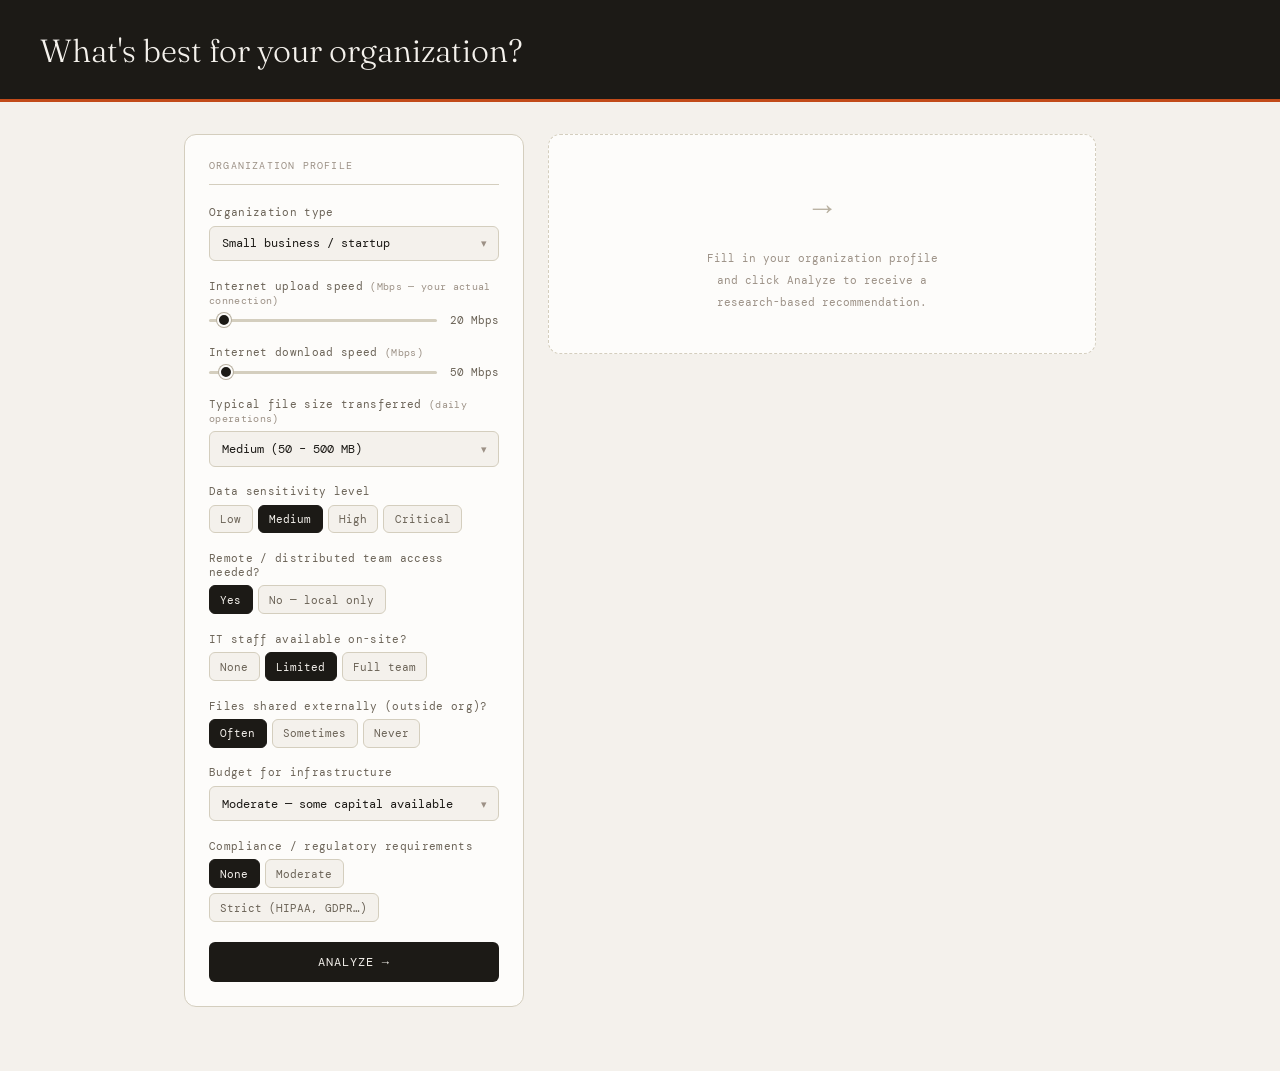
==== prototype 2/index.html @ d26e0046 "Prototype2 SDSS - Storage Decision Support System" ====
<!DOCTYPE html>
<html lang="en">
<head>
  <meta charset="UTF-8">
  <meta name="viewport" content="width=device-width, initial-scale=1.0">
  <title>What's best for your organization?</title>
  <link href="https://fonts.googleapis.com/css2?family=DM+Mono:wght@400;500&family=Fraunces:ital,wght@0,300;0,400;0,600;1,300&display=swap" rel="stylesheet">
  <link rel="stylesheet" href="styles.css">
</head>
<body>

<header>
  <h1>What's best for your organization?</h1>
</header>

<div class="main">

  <!-- LEFT: Input form -->
  <div>
    <div class="panel">
      <div class="panel-title">Organization Profile</div>

      <div class="field">
        <label>Organization type</label>
        <div class="select-wrap">
          <select id="org-type">
            <option value="small">Small business / startup</option>
            <option value="mid">Mid-size organization</option>
            <option value="enterprise">Large enterprise</option>
            <option value="healthcare">Healthcare / clinic</option>
            <option value="academic">Academic / research</option>
            <option value="gov">Government / public sector</option>
          </select>
        </div>
      </div>

      <div class="field">
        <label>Internet upload speed <span>(Mbps — your actual connection)</span></label>
        <div class="slider-row">
          <input type="range" id="upload-speed" min="1" max="500" value="20" step="1">
          <span class="slider-val" id="upload-val">20 Mbps</span>
        </div>
      </div>

      <div class="field">
        <label>Internet download speed <span>(Mbps)</span></label>
        <div class="slider-row">
          <input type="range" id="download-speed" min="1" max="1000" value="50" step="1">
          <span class="slider-val" id="download-val">50 Mbps</span>
        </div>
      </div>

      <div class="field">
        <label>Typical file size transferred <span>(daily operations)</span></label>
        <div class="select-wrap">
          <select id="file-size">
            <option value="small">Small (&lt; 50 MB)</option>
            <option value="medium" selected>Medium (50 – 500 MB)</option>
            <option value="large">Large (500 MB – 5 GB)</option>
            <option value="xlarge">Very large (&gt; 5 GB)</option>
          </select>
        </div>
      </div>

      <div class="field">
        <label>Data sensitivity level</label>
        <div class="toggle-group" id="sensitivity">
          <div class="toggle-opt" data-val="low">Low</div>
          <div class="toggle-opt active" data-val="medium">Medium</div>
          <div class="toggle-opt" data-val="high">High</div>
          <div class="toggle-opt" data-val="critical">Critical</div>
        </div>
      </div>

      <div class="field">
        <label>Remote / distributed team access needed?</label>
        <div class="toggle-group" id="remote-access">
          <div class="toggle-opt active" data-val="yes">Yes</div>
          <div class="toggle-opt" data-val="no">No — local only</div>
        </div>
      </div>

      <div class="field">
        <label>IT staff available on-site?</label>
        <div class="toggle-group" id="it-staff">
          <div class="toggle-opt" data-val="none">None</div>
          <div class="toggle-opt active" data-val="limited">Limited</div>
          <div class="toggle-opt" data-val="full">Full team</div>
        </div>
      </div>

      <div class="field">
        <label>Files shared externally (outside org)?</label>
        <div class="toggle-group" id="external-share">
          <div class="toggle-opt active" data-val="often">Often</div>
          <div class="toggle-opt" data-val="sometimes">Sometimes</div>
          <div class="toggle-opt" data-val="never">Never</div>
        </div>
      </div>

      <div class="field">
        <label>Budget for infrastructure</label>
        <div class="select-wrap">
          <select id="budget">
            <option value="minimal">Minimal — prefer low upfront cost</option>
            <option value="moderate" selected>Moderate — some capital available</option>
            <option value="high">High — willing to invest</option>
          </select>
        </div>
      </div>

      <div class="field">
        <label>Compliance / regulatory requirements</label>
        <div class="toggle-group" id="compliance">
          <div class="toggle-opt active" data-val="none">None</div>
          <div class="toggle-opt" data-val="moderate">Moderate</div>
          <div class="toggle-opt" data-val="strict">Strict (HIPAA, GDPR…)</div>
        </div>
      </div>

      <button class="btn-analyze" onclick="analyze()">ANALYZE →</button>
    </div>
  </div>

  <!-- RIGHT: Results -->
  <div class="result-col">
    <div class="placeholder-panel" id="placeholder">
      <span class="big">→</span>
      Fill in your organization profile<br>and click Analyze to receive a<br>research-based recommendation.
    </div>

    <div class="result-panel" id="result-panel">

      <!-- Recommendation header -->
      <div class="result-header">
        <div class="rec-label">Recommendation</div>
        <div id="result-badge" class="result-badge"></div>
        <div id="result-summary" class="result-summary"></div>
      </div>

      <!-- Score bars -->
      <div class="score-grid" id="score-grid"></div>

      <!-- Privacy & Security findings table -->
      <div class="sec-section">
        <div class="sec-title">Privacy &amp; Security Test Results — Research Findings (Aledon et al., 2026)</div>
        <div class="sec-grid">
          <div class="sec-row header-row">
            <span>Security criterion</span>
            <span>Cloud (G-Drive)</span>
            <span>On-Premise</span>
          </div>
          <div class="sec-row">
            <div class="sec-criterion">Authentication required</div>
            <div class="sec-pill pill-pass">✓ Yes</div>
            <div class="sec-pill pill-pass">✓ Yes</div>
          </div>
          <div class="sec-row">
            <div class="sec-criterion">Incorrect credentials blocked</div>
            <div class="sec-pill pill-pass">✓ Yes</div>
            <div class="sec-pill pill-pass">✓ Yes</div>
          </div>
          <div class="sec-row">
            <div class="sec-criterion">Unauthorized access blocked</div>
            <div class="sec-pill pill-pass">✓ Yes</div>
            <div class="sec-pill pill-pass">✓ Yes</div>
          </div>
          <div class="sec-row">
            <div class="sec-criterion">Access control enforcement</div>
            <div class="sec-pill pill-pass">✓ Enforced</div>
            <div class="sec-pill pill-pass">✓ Enforced</div>
          </div>
          <div class="sec-row">
            <div class="sec-criterion">Permission changes applied</div>
            <div class="sec-pill pill-pass">✓ Yes</div>
            <div class="sec-pill pill-pass">✓ Yes</div>
          </div>
          <div class="sec-row">
            <div class="sec-criterion">Access blocked after revocation</div>
            <div class="sec-pill pill-pass">✓ Yes</div>
            <div class="sec-pill pill-pass">✓ Yes</div>
          </div>
          <div class="sec-row">
            <div class="sec-criterion">Delay before revocation applied</div>
            <div class="sec-pill pill-warn">⚠ Yes — delay</div>
            <div class="sec-pill pill-pass">✓ Instant</div>
          </div>
          <div class="sec-row">
            <div class="sec-criterion">Publicly accessible via link</div>
            <div class="sec-pill pill-fail">✗ Possible</div>
            <div class="sec-pill pill-pass">✓ No</div>
          </div>
          <div class="sec-row">
            <div class="sec-criterion">Login bypass possible</div>
            <div class="sec-pill pill-pass">✓ No</div>
            <div class="sec-pill pill-pass">✓ No</div>
          </div>
          <div class="sec-row">
            <div class="sec-criterion">Deleted file recovery</div>
            <div class="sec-pill pill-fail">✗ Failed</div>
            <div class="sec-pill pill-pass">✓ Successful</div>
          </div>
        </div>
        <div class="sec-note" id="sec-note-text"></div>
      </div>

      <!-- Privacy risk analysis -->
      <div class="risk-section">
        <div class="risk-title">Privacy Risk Analysis — Based on Your Profile</div>
        <div id="risk-list"></div>
      </div>

      <!-- General operational findings -->
      <div class="findings-list">
        <div class="f-title">Operational findings for your profile</div>
        <div id="findings-list"></div>
      </div>

      <div class="ref-note" id="ref-note"></div>
    </div>
  </div>

</div>

<script src="script.js"></script>
</body>
</html>
---- prototype 2/styles.css ----
/* ============================================================
   Storage Decision Support System — Stylesheet
   Aledon, Ballares & Ronde (2026) · USJ-R Research Prototype
   ============================================================ */

/* ── Reset & variables ────────────────────────────────────── */
*, *::before, *::after {
  box-sizing: border-box;
  margin: 0;
  padding: 0;
}

:root {
  --bg:           #F4F1EC;
  --surface:      #FDFCFA;
  --surface-alt:  #EDE9E0;
  --border:       #D4CEBE;
  --border-strong:#B8B0A0;
  --text:         #1C1A16;
  --text-muted:   #6B6357;
  --text-faint:   #9C9186;

  /* Cloud palette */
  --cloud:        #1A5C8A;
  --cloud-light:  #E3EFF8;
  --cloud-mid:    #5A9DC5;

  /* On-premise palette */
  --onprem:       #2A6B3C;
  --onprem-light: #E0F0E5;
  --onprem-mid:   #5A9E6C;

  /* Hybrid palette */
  --hybrid:       #7A4F1A;
  --hybrid-light: #F5EBD8;
  --hybrid-mid:   #C49050;

  /* Status colours */
  --accent:       #C24B1A;
  --pass:         #2A6B3C;
  --pass-light:   #E0F0E5;
  --fail:         #8A2010;
  --fail-light:   #FAE8E3;
  --warn:         #7A4F1A;
  --warn-light:   #F5EBD8;

  --radius:       6px;
  --radius-lg:    12px;
}

/* ── Base ─────────────────────────────────────────────────── */
body {
  font-family: 'DM Mono', monospace;
  background: var(--bg);
  color: var(--text);
  min-height: 100vh;
}

/* ── Header ───────────────────────────────────────────────── */
header {
  background: var(--text);
  color: var(--bg);
  padding: 2rem 2.5rem 1.5rem;
  border-bottom: 3px solid var(--accent);
}

header .label {
  font-size: 10px;
  letter-spacing: 0.15em;
  text-transform: uppercase;
  color: #9C9186;
  margin-bottom: 0.4rem;
}

header h1 {
  font-family: 'Fraunces', serif;
  font-weight: 300;
  font-size: clamp(1.4rem, 3vw, 2rem);
  line-height: 1.2;
  margin-bottom: 0.3rem;
}

header p {
  font-size: 11px;
  color: #9C9186;
  line-height: 1.6;
}

/* ── Main layout ──────────────────────────────────────────── */
.main {
  max-width: 960px;
  margin: 0 auto;
  padding: 2rem 1.5rem 4rem;
  display: grid;
  grid-template-columns: 340px 1fr;
  gap: 1.5rem;
  align-items: start;
}

@media (max-width: 700px) {
  .main {
    grid-template-columns: 1fr;
  }
}

/* ── Panel ────────────────────────────────────────────────── */
.panel {
  background: var(--surface);
  border: 1px solid var(--border);
  border-radius: var(--radius-lg);
  padding: 1.5rem;
}

.panel-title {
  font-size: 10px;
  letter-spacing: 0.12em;
  text-transform: uppercase;
  color: var(--text-faint);
  margin-bottom: 1.25rem;
  padding-bottom: 0.75rem;
  border-bottom: 1px solid var(--border);
}

/* ── Form fields ──────────────────────────────────────────── */
.field {
  margin-bottom: 1.1rem;
}

.field label {
  display: block;
  font-size: 11px;
  color: var(--text-muted);
  margin-bottom: 0.4rem;
  letter-spacing: 0.03em;
}

.field label span {
  color: var(--text-faint);
  font-size: 10px;
}

select {
  width: 100%;
  background: var(--bg);
  border: 1px solid var(--border);
  border-radius: var(--radius);
  padding: 0.55rem 0.75rem;
  font-family: 'DM Mono', monospace;
  font-size: 12px;
  color: var(--text);
  appearance: none;
  -webkit-appearance: none;
  outline: none;
  transition: border-color 0.15s;
}

select:focus {
  border-color: var(--border-strong);
}

.select-wrap {
  position: relative;
}

.select-wrap::after {
  content: '▾';
  position: absolute;
  right: 0.75rem;
  top: 50%;
  transform: translateY(-50%);
  pointer-events: none;
  font-size: 11px;
  color: var(--text-faint);
}

/* ── Sliders ──────────────────────────────────────────────── */
.slider-row {
  display: flex;
  align-items: center;
  gap: 0.75rem;
}

.slider-row input[type="range"] {
  flex: 1;
  -webkit-appearance: none;
  appearance: none;
  height: 3px;
  background: var(--border);
  border-radius: 2px;
  outline: none;
  border: none;
  padding: 0;
}

.slider-row input[type="range"]::-webkit-slider-thumb {
  -webkit-appearance: none;
  width: 14px;
  height: 14px;
  border-radius: 50%;
  background: var(--text);
  cursor: pointer;
  border: 2px solid var(--surface);
  box-shadow: 0 0 0 1px var(--border-strong);
}

.slider-val {
  font-size: 11px;
  min-width: 50px;
  text-align: right;
  color: var(--text-muted);
}

/* ── Toggle buttons ───────────────────────────────────────── */
.toggle-group {
  display: flex;
  flex-wrap: wrap;
  gap: 5px;
}

.toggle-opt {
  background: var(--bg);
  border: 1px solid var(--border);
  border-radius: var(--radius);
  padding: 0.4rem 0.65rem;
  font-size: 11px;
  cursor: pointer;
  color: var(--text-muted);
  transition: all 0.15s;
  user-select: none;
  white-space: nowrap;
}

.toggle-opt.active {
  background: var(--text);
  border-color: var(--text);
  color: var(--bg);
}

/* ── Analyze button ───────────────────────────────────────── */
.btn-analyze {
  display: block;
  width: 100%;
  margin-top: 1.25rem;
  padding: 0.75rem;
  background: var(--text);
  color: var(--bg);
  border: none;
  border-radius: var(--radius);
  font-family: 'DM Mono', monospace;
  font-size: 12px;
  letter-spacing: 0.08em;
  cursor: pointer;
  transition: opacity 0.15s;
}

.btn-analyze:hover {
  opacity: 0.85;
}

/* ── Result column ────────────────────────────────────────── */
.result-col {
  display: flex;
  flex-direction: column;
  gap: 1rem;
}

.result-panel {
  background: var(--surface);
  border: 1px solid var(--border);
  border-radius: var(--radius-lg);
  overflow: hidden;
  display: none;
}

.result-panel.show {
  display: block;
}

/* ── Result header ────────────────────────────────────────── */
.result-header {
  padding: 1.25rem 1.5rem 1rem;
  border-bottom: 1px solid var(--border);
}

.rec-label {
  font-size: 10px;
  letter-spacing: 0.12em;
  text-transform: uppercase;
  color: var(--text-faint);
  margin-bottom: 0.5rem;
}

.result-badge {
  display: inline-flex;
  align-items: center;
  gap: 8px;
  padding: 0.45rem 0.9rem;
  border-radius: 100px;
  font-size: 12px;
  font-weight: 500;
  letter-spacing: 0.04em;
  margin-bottom: 0.6rem;
}

.badge-cloud  { background: var(--cloud-light);  color: var(--cloud);  }
.badge-onprem { background: var(--onprem-light); color: var(--onprem); }
.badge-hybrid { background: var(--hybrid-light); color: var(--hybrid); }

.result-summary {
  font-size: 12px;
  color: var(--text-muted);
  line-height: 1.7;
}

/* ── Score grid ───────────────────────────────────────────── */
.score-grid {
  padding: 1rem 1.5rem;
  display: grid;
  grid-template-columns: 1fr 1fr;
  gap: 8px;
  border-bottom: 1px solid var(--border);
}

.score-item {
  background: var(--surface-alt);
  border-radius: var(--radius);
  padding: 0.65rem 0.75rem;
}

.score-item .s-label {
  font-size: 10px;
  color: var(--text-faint);
  margin-bottom: 6px;
  letter-spacing: 0.04em;
}

.bar-pair {
  display: flex;
  flex-direction: column;
  gap: 4px;
  margin-bottom: 4px;
}

.bar-row {
  display: flex;
  align-items: center;
  gap: 6px;
}

.bar-tag {
  font-size: 9px;
  color: var(--text-faint);
  width: 40px;
  flex-shrink: 0;
}

.bar-track {
  flex: 1;
  height: 4px;
  background: var(--border);
  border-radius: 2px;
}

.bar-fill {
  height: 4px;
  border-radius: 2px;
  transition: width 0.6s ease;
}

.bar-num {
  font-size: 9px;
  color: var(--text-faint);
  width: 24px;
  text-align: right;
}

.score-verdict {
  font-size: 10px;
  color: var(--text-faint);
  margin-top: 2px;
}

/* ── Security findings table ──────────────────────────────── */
.sec-section {
  padding: 1rem 1.5rem;
  border-bottom: 1px solid var(--border);
}

.sec-section .sec-title {
  font-size: 10px;
  letter-spacing: 0.12em;
  text-transform: uppercase;
  color: var(--text-faint);
  margin-bottom: 0.9rem;
}

.sec-grid {
  display: flex;
  flex-direction: column;
  gap: 6px;
}

.sec-row {
  display: grid;
  grid-template-columns: 1fr 90px 90px;
  gap: 6px;
  align-items: center;
}

.sec-row.header-row {
  margin-bottom: 2px;
}

.sec-row.header-row span {
  font-size: 9px;
  letter-spacing: 0.08em;
  text-transform: uppercase;
  color: var(--text-faint);
  text-align: center;
}

.sec-row.header-row span:first-child {
  text-align: left;
}

.sec-criterion {
  font-size: 11px;
  color: var(--text-muted);
  line-height: 1.4;
}

.sec-pill {
  font-size: 10px;
  padding: 3px 8px;
  border-radius: 100px;
  text-align: center;
  font-weight: 500;
}

.pill-pass { background: var(--pass-light); color: var(--pass); }
.pill-fail { background: var(--fail-light); color: var(--fail); }
.pill-warn { background: var(--warn-light); color: var(--warn); }

.sec-note {
  margin-top: 0.75rem;
  font-size: 10px;
  color: var(--text-faint);
  line-height: 1.6;
  padding: 0.6rem 0.75rem;
  background: var(--surface-alt);
  border-radius: var(--radius);
  border-left: 2px solid var(--border-strong);
}

/* ── Privacy risk analysis ────────────────────────────────── */
.risk-section {
  padding: 1rem 1.5rem;
  border-bottom: 1px solid var(--border);
}

.risk-section .risk-title {
  font-size: 10px;
  letter-spacing: 0.12em;
  text-transform: uppercase;
  color: var(--text-faint);
  margin-bottom: 0.75rem;
}

.risk-item {
  display: flex;
  gap: 10px;
  margin-bottom: 0.6rem;
  font-size: 11px;
  line-height: 1.6;
  color: var(--text-muted);
}

.risk-dot {
  flex-shrink: 0;
  width: 16px;
  height: 16px;
  border-radius: 50%;
  display: flex;
  align-items: center;
  justify-content: center;
  font-size: 9px;
  margin-top: 1px;
  font-weight: 500;
}

.rd-high { background: var(--fail-light); color: var(--fail); }
.rd-med  { background: var(--warn-light); color: var(--warn); }
.rd-low  { background: var(--pass-light); color: var(--pass); }

/* ── Operational findings ─────────────────────────────────── */
.findings-list {
  padding: 1rem 1.5rem;
  border-bottom: 1px solid var(--border);
}

.findings-list .f-title {
  font-size: 10px;
  letter-spacing: 0.12em;
  text-transform: uppercase;
  color: var(--text-faint);
  margin-bottom: 0.75rem;
}

.finding-item {
  display: flex;
  gap: 10px;
  margin-bottom: 0.6rem;
  font-size: 11px;
  line-height: 1.6;
  color: var(--text-muted);
}

.finding-icon {
  flex-shrink: 0;
  width: 16px;
  height: 16px;
  border-radius: 50%;
  display: flex;
  align-items: center;
  justify-content: center;
  font-size: 9px;
  margin-top: 1px;
  font-weight: 500;
}

.fi-pro  { background: var(--pass-light); color: var(--pass); }
.fi-con  { background: var(--fail-light); color: var(--fail); }
.fi-note { background: var(--warn-light); color: var(--warn); }

/* ── Reference note ───────────────────────────────────────── */
.ref-note {
  padding: 0.75rem 1.5rem;
  font-size: 10px;
  color: var(--text-faint);
  line-height: 1.6;
}

/* ── Placeholder panel ────────────────────────────────────── */
.placeholder-panel {
  background: var(--surface);
  border: 1px dashed var(--border);
  border-radius: var(--radius-lg);
  padding: 2.5rem 1.5rem;
  text-align: center;
  color: var(--text-faint);
  font-size: 11px;
  line-height: 2;
}

.placeholder-panel .big {
  font-family: 'Fraunces', serif;
  font-size: 2rem;
  font-weight: 300;
  color: var(--border-strong);
  display: block;
  margin-bottom: 0.5rem;
}
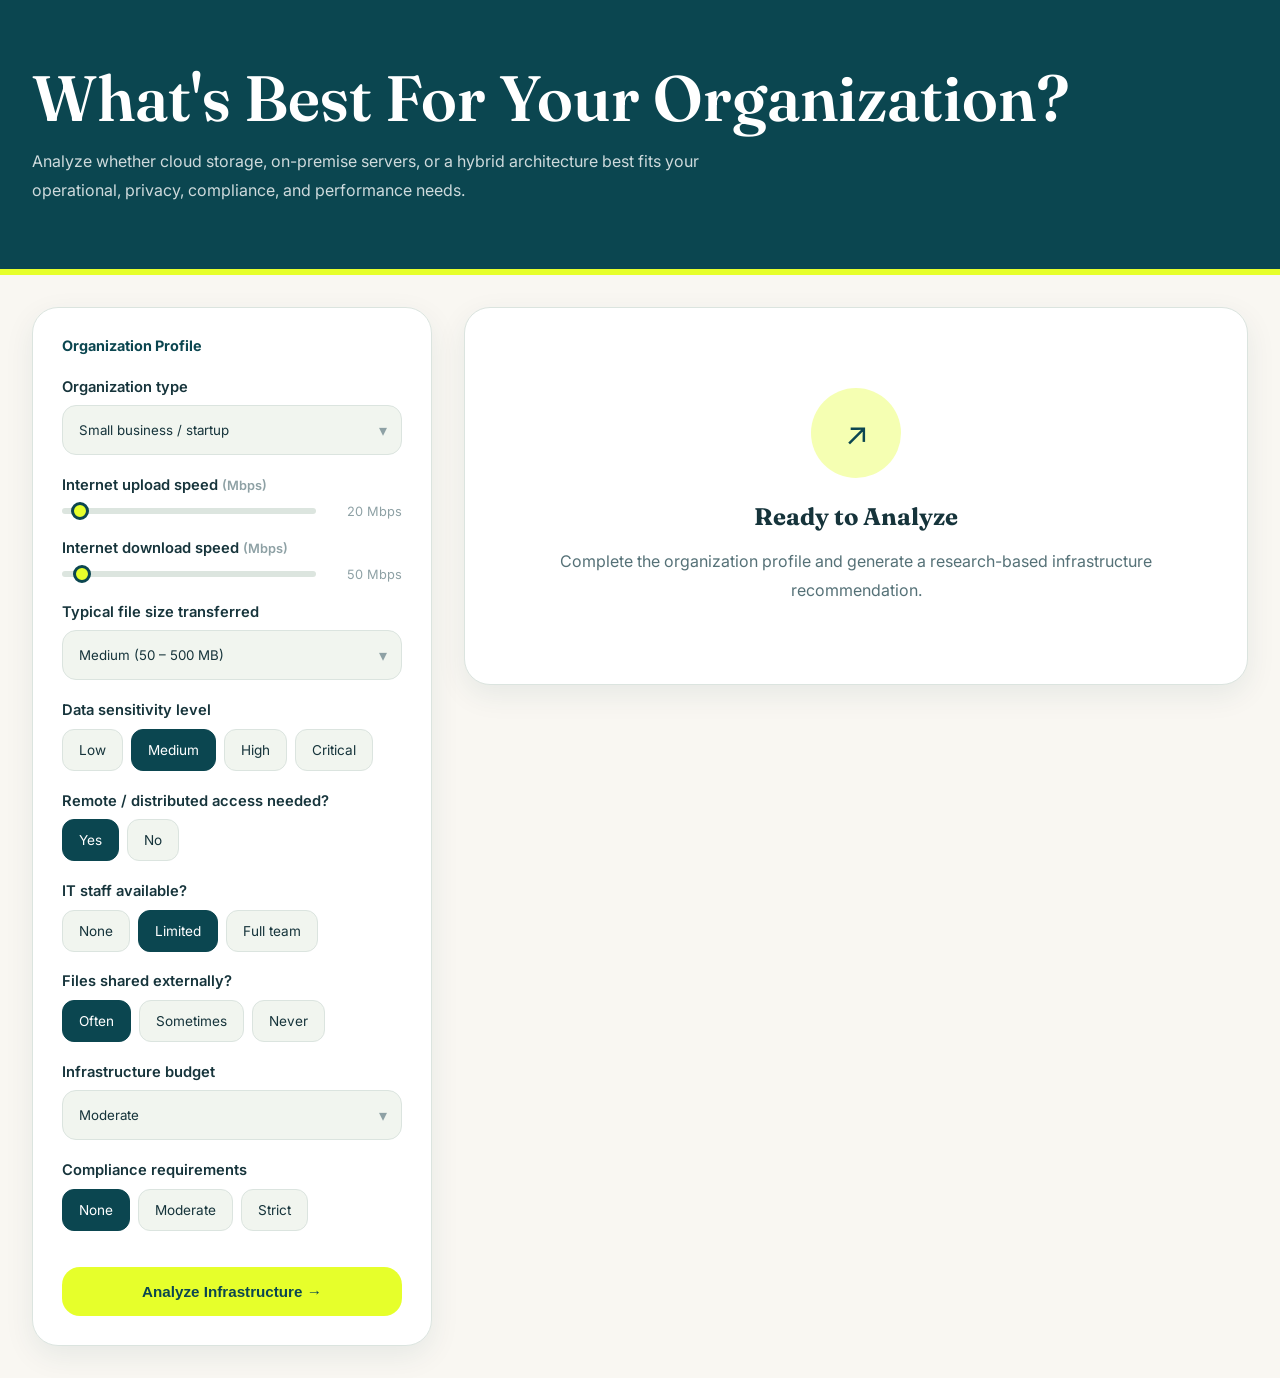
==== commit 93e9a14b: "Changes made v1" ====
--- a/prototype 2/index.html
+++ b/prototype 2/index.html
@@ -1,227 +1,272 @@
 <!DOCTYPE html>
 <html lang="en">
 <head>
-  <meta charset="UTF-8">
-  <meta name="viewport" content="width=device-width, initial-scale=1.0">
-  <title>What's best for your organization?</title>
-  <link href="https://fonts.googleapis.com/css2?family=DM+Mono:wght@400;500&family=Fraunces:ital,wght@0,300;0,400;0,600;1,300&display=swap" rel="stylesheet">
-  <link rel="stylesheet" href="styles.css">
+  <meta charset="UTF-8" />
+  <meta name="viewport" content="width=device-width, initial-scale=1.0" />
+
+  <title>Storage Decision Support System</title>
+
+  <link href="https://fonts.googleapis.com/css2?family=Fraunces:wght@300;400;600&family=Inter:wght@400;500;600;700&display=swap" rel="stylesheet">
+
+  <link rel="stylesheet" href="styles.css" />
 </head>
 <body>
 
-<header>
-  <h1>What's best for your organization?</h1>
-</header>
-
-<div class="main">
-
-  <!-- LEFT: Input form -->
-  <div>
-    <div class="panel">
-      <div class="panel-title">Organization Profile</div>
-
-      <div class="field">
-        <label>Organization type</label>
-        <div class="select-wrap">
-          <select id="org-type">
-            <option value="small">Small business / startup</option>
-            <option value="mid">Mid-size organization</option>
-            <option value="enterprise">Large enterprise</option>
-            <option value="healthcare">Healthcare / clinic</option>
-            <option value="academic">Academic / research</option>
-            <option value="gov">Government / public sector</option>
-          </select>
-        </div>
+  <header>
+    <div class="header-content">
+      <h1>
+        What's Best For Your Organization?
+      </h1>
+
+      <p>
+        Analyze whether cloud storage, on-premise servers,
+        or a hybrid architecture best fits your operational,
+        privacy, compliance, and performance needs.
+      </p>
+    </div>
+  </header>
+
+  <main class="main">
+
+    <!-- LEFT SIDE -->
+    <aside class="left-col">
+      <div class="panel">
+
+        <div class="panel-title">
+          Organization Profile
+        </div>
+
+        <!-- Organization -->
+        <div class="field">
+          <label>Organization type</label>
+
+          <div class="select-wrap">
+            <select id="org-type">
+              <option value="small">Small business / startup</option>
+              <option value="mid">Mid-size organization</option>
+              <option value="enterprise">Large enterprise</option>
+              <option value="healthcare">Healthcare / clinic</option>
+              <option value="academic">Academic / research</option>
+              <option value="gov">Government / public sector</option>
+            </select>
+          </div>
+        </div>
+
+        <!-- Upload -->
+        <div class="field">
+          <label>
+            Internet upload speed
+            <span>(Mbps)</span>
+          </label>
+
+          <div class="slider-row">
+            <input
+              type="range"
+              id="upload-speed"
+              min="1"
+              max="500"
+              value="20"
+            />
+
+            <span class="slider-val" id="upload-val">
+              20 Mbps
+            </span>
+          </div>
+        </div>
+
+        <!-- Download -->
+        <div class="field">
+          <label>
+            Internet download speed
+            <span>(Mbps)</span>
+          </label>
+
+          <div class="slider-row">
+            <input
+              type="range"
+              id="download-speed"
+              min="1"
+              max="1000"
+              value="50"
+            />
+
+            <span class="slider-val" id="download-val">
+              50 Mbps
+            </span>
+          </div>
+        </div>
+
+        <!-- File Size -->
+        <div class="field">
+          <label>Typical file size transferred</label>
+
+          <div class="select-wrap">
+            <select id="file-size">
+              <option value="small">Small (&lt; 50 MB)</option>
+              <option value="medium" selected>Medium (50 – 500 MB)</option>
+              <option value="large">Large (500 MB – 5 GB)</option>
+              <option value="xlarge">Very large (&gt; 5 GB)</option>
+            </select>
+          </div>
+        </div>
+
+        <!-- Sensitivity -->
+        <div class="field">
+          <label>Data sensitivity level</label>
+
+          <div class="toggle-group" id="sensitivity">
+            <div class="toggle-opt" data-val="low">Low</div>
+            <div class="toggle-opt active" data-val="medium">Medium</div>
+            <div class="toggle-opt" data-val="high">High</div>
+            <div class="toggle-opt" data-val="critical">Critical</div>
+          </div>
+        </div>
+
+        <!-- Remote -->
+        <div class="field">
+          <label>Remote / distributed access needed?</label>
+
+          <div class="toggle-group" id="remote-access">
+            <div class="toggle-opt active" data-val="yes">Yes</div>
+            <div class="toggle-opt" data-val="no">No</div>
+          </div>
+        </div>
+
+        <!-- IT Staff -->
+        <div class="field">
+          <label>IT staff available?</label>
+
+          <div class="toggle-group" id="it-staff">
+            <div class="toggle-opt" data-val="none">None</div>
+            <div class="toggle-opt active" data-val="limited">Limited</div>
+            <div class="toggle-opt" data-val="full">Full team</div>
+          </div>
+        </div>
+
+        <!-- External -->
+        <div class="field">
+          <label>Files shared externally?</label>
+
+          <div class="toggle-group" id="external-share">
+            <div class="toggle-opt active" data-val="often">Often</div>
+            <div class="toggle-opt" data-val="sometimes">Sometimes</div>
+            <div class="toggle-opt" data-val="never">Never</div>
+          </div>
+        </div>
+
+        <!-- Budget -->
+        <div class="field">
+          <label>Infrastructure budget</label>
+
+          <div class="select-wrap">
+            <select id="budget">
+              <option value="minimal">Minimal</option>
+              <option value="moderate" selected>Moderate</option>
+              <option value="high">High</option>
+            </select>
+          </div>
+        </div>
+
+        <!-- Compliance -->
+        <div class="field">
+          <label>Compliance requirements</label>
+
+          <div class="toggle-group" id="compliance">
+            <div class="toggle-opt active" data-val="none">None</div>
+            <div class="toggle-opt" data-val="moderate">Moderate</div>
+            <div class="toggle-opt" data-val="strict">Strict</div>
+          </div>
+        </div>
+
+        <button class="btn-analyze" onclick="analyze()">
+          Analyze Infrastructure →
+        </button>
+
       </div>
-
-      <div class="field">
-        <label>Internet upload speed <span>(Mbps — your actual connection)</span></label>
-        <div class="slider-row">
-          <input type="range" id="upload-speed" min="1" max="500" value="20" step="1">
-          <span class="slider-val" id="upload-val">20 Mbps</span>
-        </div>
+    </aside>
+
+    <!-- RIGHT SIDE -->
+    <section class="result-col">
+
+      <!-- Placeholder -->
+      <div class="placeholder-panel" id="placeholder">
+
+        <div class="placeholder-icon">
+          ↗
+        </div>
+
+        <h2>
+          Ready to Analyze
+        </h2>
+
+        <p>
+          Complete the organization profile and generate a
+          research-based infrastructure recommendation.
+        </p>
+
       </div>
 
-      <div class="field">
-        <label>Internet download speed <span>(Mbps)</span></label>
-        <div class="slider-row">
-          <input type="range" id="download-speed" min="1" max="1000" value="50" step="1">
-          <span class="slider-val" id="download-val">50 Mbps</span>
-        </div>
+      <!-- Results -->
+      <div class="result-panel" id="result-panel">
+
+        <!-- Recommendation -->
+        <div class="result-header">
+
+          <div class="rec-label">
+            Recommendation
+          </div>
+
+          <div id="result-badge" class="result-badge"></div>
+
+          <div id="result-summary" class="result-summary"></div>
+
+        </div>
+
+        <!-- Score Grid -->
+        <div class="score-grid" id="score-grid"></div>
+
+        <!-- Security -->
+        <div class="card-section">
+
+          <div class="section-title">
+            Privacy & Security Findings
+          </div>
+
+          <div class="sec-note" id="sec-note-text"></div>
+
+        </div>
+
+        <!-- Risks -->
+        <div class="card-section">
+
+          <div class="section-title">
+            Privacy Risk Analysis
+          </div>
+
+          <div id="risk-list"></div>
+
+        </div>
+
+        <!-- Findings -->
+        <div class="card-section">
+
+          <div class="section-title">
+            Operational Findings
+          </div>
+
+          <div id="findings-list"></div>
+
+        </div>
+
+        <!-- References -->
+        <div class="ref-note" id="ref-note"></div>
+
       </div>
 
-      <div class="field">
-        <label>Typical file size transferred <span>(daily operations)</span></label>
-        <div class="select-wrap">
-          <select id="file-size">
-            <option value="small">Small (&lt; 50 MB)</option>
-            <option value="medium" selected>Medium (50 – 500 MB)</option>
-            <option value="large">Large (500 MB – 5 GB)</option>
-            <option value="xlarge">Very large (&gt; 5 GB)</option>
-          </select>
-        </div>
-      </div>
-
-      <div class="field">
-        <label>Data sensitivity level</label>
-        <div class="toggle-group" id="sensitivity">
-          <div class="toggle-opt" data-val="low">Low</div>
-          <div class="toggle-opt active" data-val="medium">Medium</div>
-          <div class="toggle-opt" data-val="high">High</div>
-          <div class="toggle-opt" data-val="critical">Critical</div>
-        </div>
-      </div>
-
-      <div class="field">
-        <label>Remote / distributed team access needed?</label>
-        <div class="toggle-group" id="remote-access">
-          <div class="toggle-opt active" data-val="yes">Yes</div>
-          <div class="toggle-opt" data-val="no">No — local only</div>
-        </div>
-      </div>
-
-      <div class="field">
-        <label>IT staff available on-site?</label>
-        <div class="toggle-group" id="it-staff">
-          <div class="toggle-opt" data-val="none">None</div>
-          <div class="toggle-opt active" data-val="limited">Limited</div>
-          <div class="toggle-opt" data-val="full">Full team</div>
-        </div>
-      </div>
-
-      <div class="field">
-        <label>Files shared externally (outside org)?</label>
-        <div class="toggle-group" id="external-share">
-          <div class="toggle-opt active" data-val="often">Often</div>
-          <div class="toggle-opt" data-val="sometimes">Sometimes</div>
-          <div class="toggle-opt" data-val="never">Never</div>
-        </div>
-      </div>
-
-      <div class="field">
-        <label>Budget for infrastructure</label>
-        <div class="select-wrap">
-          <select id="budget">
-            <option value="minimal">Minimal — prefer low upfront cost</option>
-            <option value="moderate" selected>Moderate — some capital available</option>
-            <option value="high">High — willing to invest</option>
-          </select>
-        </div>
-      </div>
-
-      <div class="field">
-        <label>Compliance / regulatory requirements</label>
-        <div class="toggle-group" id="compliance">
-          <div class="toggle-opt active" data-val="none">None</div>
-          <div class="toggle-opt" data-val="moderate">Moderate</div>
-          <div class="toggle-opt" data-val="strict">Strict (HIPAA, GDPR…)</div>
-        </div>
-      </div>
-
-      <button class="btn-analyze" onclick="analyze()">ANALYZE →</button>
-    </div>
-  </div>
-
-  <!-- RIGHT: Results -->
-  <div class="result-col">
-    <div class="placeholder-panel" id="placeholder">
-      <span class="big">→</span>
-      Fill in your organization profile<br>and click Analyze to receive a<br>research-based recommendation.
-    </div>
-
-    <div class="result-panel" id="result-panel">
-
-      <!-- Recommendation header -->
-      <div class="result-header">
-        <div class="rec-label">Recommendation</div>
-        <div id="result-badge" class="result-badge"></div>
-        <div id="result-summary" class="result-summary"></div>
-      </div>
-
-      <!-- Score bars -->
-      <div class="score-grid" id="score-grid"></div>
-
-      <!-- Privacy & Security findings table -->
-      <div class="sec-section">
-        <div class="sec-title">Privacy &amp; Security Test Results — Research Findings (Aledon et al., 2026)</div>
-        <div class="sec-grid">
-          <div class="sec-row header-row">
-            <span>Security criterion</span>
-            <span>Cloud (G-Drive)</span>
-            <span>On-Premise</span>
-          </div>
-          <div class="sec-row">
-            <div class="sec-criterion">Authentication required</div>
-            <div class="sec-pill pill-pass">✓ Yes</div>
-            <div class="sec-pill pill-pass">✓ Yes</div>
-          </div>
-          <div class="sec-row">
-            <div class="sec-criterion">Incorrect credentials blocked</div>
-            <div class="sec-pill pill-pass">✓ Yes</div>
-            <div class="sec-pill pill-pass">✓ Yes</div>
-          </div>
-          <div class="sec-row">
-            <div class="sec-criterion">Unauthorized access blocked</div>
-            <div class="sec-pill pill-pass">✓ Yes</div>
-            <div class="sec-pill pill-pass">✓ Yes</div>
-          </div>
-          <div class="sec-row">
-            <div class="sec-criterion">Access control enforcement</div>
-            <div class="sec-pill pill-pass">✓ Enforced</div>
-            <div class="sec-pill pill-pass">✓ Enforced</div>
-          </div>
-          <div class="sec-row">
-            <div class="sec-criterion">Permission changes applied</div>
-            <div class="sec-pill pill-pass">✓ Yes</div>
-            <div class="sec-pill pill-pass">✓ Yes</div>
-          </div>
-          <div class="sec-row">
-            <div class="sec-criterion">Access blocked after revocation</div>
-            <div class="sec-pill pill-pass">✓ Yes</div>
-            <div class="sec-pill pill-pass">✓ Yes</div>
-          </div>
-          <div class="sec-row">
-            <div class="sec-criterion">Delay before revocation applied</div>
-            <div class="sec-pill pill-warn">⚠ Yes — delay</div>
-            <div class="sec-pill pill-pass">✓ Instant</div>
-          </div>
-          <div class="sec-row">
-            <div class="sec-criterion">Publicly accessible via link</div>
-            <div class="sec-pill pill-fail">✗ Possible</div>
-            <div class="sec-pill pill-pass">✓ No</div>
-          </div>
-          <div class="sec-row">
-            <div class="sec-criterion">Login bypass possible</div>
-            <div class="sec-pill pill-pass">✓ No</div>
-            <div class="sec-pill pill-pass">✓ No</div>
-          </div>
-          <div class="sec-row">
-            <div class="sec-criterion">Deleted file recovery</div>
-            <div class="sec-pill pill-fail">✗ Failed</div>
-            <div class="sec-pill pill-pass">✓ Successful</div>
-          </div>
-        </div>
-        <div class="sec-note" id="sec-note-text"></div>
-      </div>
-
-      <!-- Privacy risk analysis -->
-      <div class="risk-section">
-        <div class="risk-title">Privacy Risk Analysis — Based on Your Profile</div>
-        <div id="risk-list"></div>
-      </div>
-
-      <!-- General operational findings -->
-      <div class="findings-list">
-        <div class="f-title">Operational findings for your profile</div>
-        <div id="findings-list"></div>
-      </div>
-
-      <div class="ref-note" id="ref-note"></div>
-    </div>
-  </div>
-
-</div>
-
-<script src="script.js"></script>
+    </section>
+
+  </main>
+
+  <script src="script.js"></script>
 </body>
 </html>
--- a/prototype 2/styles.css
+++ b/prototype 2/styles.css
@@ -1,562 +1,437 @@
-/* ============================================================
-   Storage Decision Support System — Stylesheet
-   Aledon, Ballares & Ronde (2026) · USJ-R Research Prototype
-   ============================================================ */
-
-/* ── Reset & variables ────────────────────────────────────── */
-*, *::before, *::after {
-  box-sizing: border-box;
-  margin: 0;
-  padding: 0;
-}
-
-:root {
-  --bg:           #F4F1EC;
-  --surface:      #FDFCFA;
-  --surface-alt:  #EDE9E0;
-  --border:       #D4CEBE;
-  --border-strong:#B8B0A0;
-  --text:         #1C1A16;
-  --text-muted:   #6B6357;
-  --text-faint:   #9C9186;
-
-  /* Cloud palette */
-  --cloud:        #1A5C8A;
-  --cloud-light:  #E3EFF8;
-  --cloud-mid:    #5A9DC5;
-
-  /* On-premise palette */
-  --onprem:       #2A6B3C;
-  --onprem-light: #E0F0E5;
-  --onprem-mid:   #5A9E6C;
-
-  /* Hybrid palette */
-  --hybrid:       #7A4F1A;
-  --hybrid-light: #F5EBD8;
-  --hybrid-mid:   #C49050;
-
-  /* Status colours */
-  --accent:       #C24B1A;
-  --pass:         #2A6B3C;
-  --pass-light:   #E0F0E5;
-  --fail:         #8A2010;
-  --fail-light:   #FAE8E3;
-  --warn:         #7A4F1A;
-  --warn-light:   #F5EBD8;
-
-  --radius:       6px;
-  --radius-lg:    12px;
-}
-
-/* ── Base ─────────────────────────────────────────────────── */
-body {
-  font-family: 'DM Mono', monospace;
-  background: var(--bg);
-  color: var(--text);
-  min-height: 100vh;
-}
-
-/* ── Header ───────────────────────────────────────────────── */
-header {
-  background: var(--text);
-  color: var(--bg);
-  padding: 2rem 2.5rem 1.5rem;
-  border-bottom: 3px solid var(--accent);
-}
-
-header .label {
-  font-size: 10px;
-  letter-spacing: 0.15em;
-  text-transform: uppercase;
-  color: #9C9186;
-  margin-bottom: 0.4rem;
-}
-
-header h1 {
-  font-family: 'Fraunces', serif;
-  font-weight: 300;
-  font-size: clamp(1.4rem, 3vw, 2rem);
-  line-height: 1.2;
-  margin-bottom: 0.3rem;
-}
-
-header p {
-  font-size: 11px;
-  color: #9C9186;
-  line-height: 1.6;
-}
-
-/* ── Main layout ──────────────────────────────────────────── */
-.main {
-  max-width: 960px;
-  margin: 0 auto;
-  padding: 2rem 1.5rem 4rem;
-  display: grid;
-  grid-template-columns: 340px 1fr;
-  gap: 1.5rem;
-  align-items: start;
-}
-
-@media (max-width: 700px) {
-  .main {
-    grid-template-columns: 1fr;
+*{
+  margin:0;
+  padding:0;
+  box-sizing:border-box;
+}
+
+:root{
+  --bg:#f9f7f2;
+  --surface:#ffffff;
+  --surface-alt:#f1f5ef;
+
+  --primary:#0b4650;
+  --primary-light:#123f47;
+
+  --accent:#e6ff2b;
+  --accent-soft:#f5ffb2;
+
+  --border:#dbe4df;
+  --border-strong:#c4d1cb;
+
+  --text:#16343b;
+  --text-muted:#557177;
+  --text-faint:#8ea1a5;
+
+  --cloud:#0b4650;
+  --cloud-light:#dfeff1;
+
+  --onprem:#5f8d78;
+  --onprem-light:#e6f3ec;
+
+  --hybrid:#bba44a;
+  --hybrid-light:#fff8d7;
+
+  --pass:#2f7d5a;
+  --fail:#c04848;
+  --warn:#bf8c2e;
+
+  --radius:16px;
+  --radius-lg:26px;
+
+  --shadow:
+    0 10px 30px rgba(11,70,80,0.08);
+}
+
+body{
+  font-family:'Inter',sans-serif;
+  background:var(--bg);
+  color:var(--text);
+}
+
+header{
+  background:var(--primary);
+  color:white;
+  padding:4rem 2rem;
+  border-bottom:6px solid var(--accent);
+}
+
+.header-content{
+  max-width:1400px;
+  margin:auto;
+}
+
+.hero-tag{
+  display:inline-block;
+  padding:0.45rem 0.8rem;
+  background:rgba(255,255,255,0.1);
+  border-radius:999px;
+  font-size:0.8rem;
+  margin-bottom:1.25rem;
+}
+
+header h1{
+  font-family:'Fraunces',serif;
+  font-size:clamp(2.4rem,5vw,4rem);
+  font-weight:600;
+  line-height:1.05;
+  margin-bottom:1rem;
+}
+
+header p{
+  max-width:750px;
+  color:rgba(255,255,255,0.8);
+  line-height:1.8;
+}
+
+.main{
+  max-width:1450px;
+  margin:auto;
+  padding:2rem;
+  display:grid;
+  grid-template-columns:400px 1fr;
+  gap:2rem;
+}
+
+.panel{
+  position:sticky;
+  top:20px;
+}
+
+.panel,
+.result-panel,
+.placeholder-panel{
+  background:var(--surface);
+  border-radius:var(--radius-lg);
+  border:1px solid var(--border);
+  box-shadow:var(--shadow);
+}
+
+.panel{
+  padding:1.8rem;
+}
+
+.panel-title{
+  font-size:0.9rem;
+  font-weight:700;
+  margin-bottom:1.5rem;
+  color:var(--primary);
+}
+
+.field{
+  margin-bottom:1.3rem;
+}
+
+.field label{
+  display:block;
+  margin-bottom:0.6rem;
+  font-size:0.92rem;
+  font-weight:600;
+}
+
+.field span{
+  color:var(--text-faint);
+  font-size:0.8rem;
+}
+
+.select-wrap{
+  position:relative;
+}
+
+.select-wrap::after{
+  content:'▾';
+  position:absolute;
+  right:15px;
+  top:50%;
+  transform:translateY(-50%);
+  color:var(--text-faint);
+}
+
+select{
+  width:100%;
+  border:1px solid var(--border);
+  border-radius:14px;
+  padding:1rem;
+  background:var(--surface-alt);
+  font-family:'Inter',sans-serif;
+  color:var(--text);
+  appearance:none;
+  outline:none;
+}
+
+.slider-row{
+  display:flex;
+  align-items:center;
+  gap:1rem;
+}
+
+.slider-row input[type=range]{
+  flex:1;
+  height:6px;
+  border-radius:999px;
+  background:#dce5df;
+  appearance:none;
+}
+
+.slider-row input[type=range]::-webkit-slider-thumb{
+  appearance:none;
+  width:18px;
+  height:18px;
+  border-radius:50%;
+  background:var(--accent);
+  border:3px solid var(--primary);
+  cursor:pointer;
+}
+
+.slider-val{
+  min-width:70px;
+  text-align:right;
+  font-size:0.85rem;
+  color:var(--text-muted);
+}
+
+.toggle-group{
+  display:flex;
+  flex-wrap:wrap;
+  gap:0.5rem;
+}
+
+.toggle-opt{
+  padding:0.75rem 1rem;
+  border-radius:12px;
+  border:1px solid var(--border);
+  background:var(--surface-alt);
+  cursor:pointer;
+  transition:0.2s ease;
+  font-size:0.85rem;
+}
+
+.toggle-opt:hover{
+  transform:translateY(-2px);
+  border-color:var(--primary);
+}
+
+.toggle-opt.active{
+  background:var(--primary);
+  color:white;
+  border-color:var(--primary);
+}
+
+.btn-analyze{
+  width:100%;
+  margin-top:1rem;
+  border:none;
+  border-radius:18px;
+  padding:1rem;
+  background:var(--accent);
+  color:var(--primary);
+  font-weight:700;
+  font-size:0.95rem;
+  cursor:pointer;
+  transition:0.25s ease;
+}
+
+.btn-analyze:hover{
+  transform:translateY(-2px);
+  box-shadow:
+    0 8px 18px rgba(230,255,43,0.35);
+}
+
+.result-col{
+  display:flex;
+  flex-direction:column;
+  gap:1.5rem;
+}
+
+.placeholder-panel{
+  padding:5rem 2rem;
+  text-align:center;
+}
+
+.placeholder-icon{
+  width:90px;
+  height:90px;
+  margin:auto;
+  border-radius:50%;
+  display:flex;
+  align-items:center;
+  justify-content:center;
+  background:var(--accent-soft);
+  color:var(--primary);
+  font-size:2rem;
+  margin-bottom:1.5rem;
+}
+
+.placeholder-panel h2{
+  margin-bottom:1rem;
+  font-family:'Fraunces',serif;
+}
+
+.placeholder-panel p{
+  color:var(--text-muted);
+  line-height:1.8;
+}
+
+.result-panel{
+  display:none;
+  overflow:hidden;
+}
+
+.result-panel.show{
+  display:block;
+}
+
+.result-header{
+  padding:2rem;
+}
+
+.rec-label{
+  text-transform:uppercase;
+  font-size:0.75rem;
+  letter-spacing:0.12em;
+  color:var(--text-faint);
+  margin-bottom:1rem;
+}
+
+.result-badge{
+  display:inline-flex;
+  padding:0.8rem 1.2rem;
+  border-radius:999px;
+  font-weight:700;
+  margin-bottom:1rem;
+}
+
+.badge-cloud{
+  background:var(--cloud-light);
+  color:var(--cloud);
+}
+
+.badge-onprem{
+  background:var(--onprem-light);
+  color:var(--onprem);
+}
+
+.badge-hybrid{
+  background:var(--hybrid-light);
+  color:#7b6514;
+}
+
+.result-summary{
+  line-height:1.9;
+  color:var(--text-muted);
+}
+
+.score-grid{
+  padding:0 2rem 2rem;
+  display:grid;
+  grid-template-columns:1fr 1fr;
+  gap:1rem;
+}
+
+.score-item{
+  background:var(--surface-alt);
+  border-radius:18px;
+  padding:1rem;
+}
+
+.s-label{
+  font-size:0.9rem;
+  font-weight:700;
+  margin-bottom:1rem;
+}
+
+.bar-row{
+  display:flex;
+  align-items:center;
+  gap:0.75rem;
+  margin-bottom:0.7rem;
+}
+
+.bar-tag{
+  width:70px;
+  font-size:0.8rem;
+}
+
+.bar-track{
+  flex:1;
+  height:8px;
+  background:#dce5df;
+  border-radius:999px;
+}
+
+.bar-fill{
+  height:100%;
+  border-radius:999px;
+}
+
+.bar-num{
+  width:25px;
+  font-size:0.8rem;
+}
+
+.score-verdict{
+  margin-top:0.8rem;
+  font-size:0.82rem;
+  color:var(--text-muted);
+  line-height:1.6;
+}
+
+.card-section{
+  margin:0 2rem 2rem;
+  background:var(--surface-alt);
+  border-radius:22px;
+  padding:1.5rem;
+}
+
+.section-title{
+  margin-bottom:1rem;
+  font-weight:700;
+  color:var(--primary);
+}
+
+.sec-note,
+.risk-item,
+.finding-item{
+  line-height:1.8;
+  color:var(--text-muted);
+}
+
+.risk-item,
+.finding-item{
+  margin-bottom:1rem;
+}
+
+.ref-note{
+  padding:0 2rem 2rem;
+  color:var(--text-faint);
+  line-height:1.8;
+  font-size:0.85rem;
+}
+
+@media(max-width:1000px){
+
+  .main{
+    grid-template-columns:1fr;
   }
-}
-
-/* ── Panel ────────────────────────────────────────────────── */
-.panel {
-  background: var(--surface);
-  border: 1px solid var(--border);
-  border-radius: var(--radius-lg);
-  padding: 1.5rem;
-}
-
-.panel-title {
-  font-size: 10px;
-  letter-spacing: 0.12em;
-  text-transform: uppercase;
-  color: var(--text-faint);
-  margin-bottom: 1.25rem;
-  padding-bottom: 0.75rem;
-  border-bottom: 1px solid var(--border);
-}
-
-/* ── Form fields ──────────────────────────────────────────── */
-.field {
-  margin-bottom: 1.1rem;
-}
-
-.field label {
-  display: block;
-  font-size: 11px;
-  color: var(--text-muted);
-  margin-bottom: 0.4rem;
-  letter-spacing: 0.03em;
-}
-
-.field label span {
-  color: var(--text-faint);
-  font-size: 10px;
-}
-
-select {
-  width: 100%;
-  background: var(--bg);
-  border: 1px solid var(--border);
-  border-radius: var(--radius);
-  padding: 0.55rem 0.75rem;
-  font-family: 'DM Mono', monospace;
-  font-size: 12px;
-  color: var(--text);
-  appearance: none;
-  -webkit-appearance: none;
-  outline: none;
-  transition: border-color 0.15s;
-}
-
-select:focus {
-  border-color: var(--border-strong);
-}
-
-.select-wrap {
-  position: relative;
-}
-
-.select-wrap::after {
-  content: '▾';
-  position: absolute;
-  right: 0.75rem;
-  top: 50%;
-  transform: translateY(-50%);
-  pointer-events: none;
-  font-size: 11px;
-  color: var(--text-faint);
-}
-
-/* ── Sliders ──────────────────────────────────────────────── */
-.slider-row {
-  display: flex;
-  align-items: center;
-  gap: 0.75rem;
-}
-
-.slider-row input[type="range"] {
-  flex: 1;
-  -webkit-appearance: none;
-  appearance: none;
-  height: 3px;
-  background: var(--border);
-  border-radius: 2px;
-  outline: none;
-  border: none;
-  padding: 0;
-}
-
-.slider-row input[type="range"]::-webkit-slider-thumb {
-  -webkit-appearance: none;
-  width: 14px;
-  height: 14px;
-  border-radius: 50%;
-  background: var(--text);
-  cursor: pointer;
-  border: 2px solid var(--surface);
-  box-shadow: 0 0 0 1px var(--border-strong);
-}
-
-.slider-val {
-  font-size: 11px;
-  min-width: 50px;
-  text-align: right;
-  color: var(--text-muted);
-}
-
-/* ── Toggle buttons ───────────────────────────────────────── */
-.toggle-group {
-  display: flex;
-  flex-wrap: wrap;
-  gap: 5px;
-}
-
-.toggle-opt {
-  background: var(--bg);
-  border: 1px solid var(--border);
-  border-radius: var(--radius);
-  padding: 0.4rem 0.65rem;
-  font-size: 11px;
-  cursor: pointer;
-  color: var(--text-muted);
-  transition: all 0.15s;
-  user-select: none;
-  white-space: nowrap;
-}
-
-.toggle-opt.active {
-  background: var(--text);
-  border-color: var(--text);
-  color: var(--bg);
-}
-
-/* ── Analyze button ───────────────────────────────────────── */
-.btn-analyze {
-  display: block;
-  width: 100%;
-  margin-top: 1.25rem;
-  padding: 0.75rem;
-  background: var(--text);
-  color: var(--bg);
-  border: none;
-  border-radius: var(--radius);
-  font-family: 'DM Mono', monospace;
-  font-size: 12px;
-  letter-spacing: 0.08em;
-  cursor: pointer;
-  transition: opacity 0.15s;
-}
-
-.btn-analyze:hover {
-  opacity: 0.85;
-}
-
-/* ── Result column ────────────────────────────────────────── */
-.result-col {
-  display: flex;
-  flex-direction: column;
-  gap: 1rem;
-}
-
-.result-panel {
-  background: var(--surface);
-  border: 1px solid var(--border);
-  border-radius: var(--radius-lg);
-  overflow: hidden;
-  display: none;
-}
-
-.result-panel.show {
-  display: block;
-}
-
-/* ── Result header ────────────────────────────────────────── */
-.result-header {
-  padding: 1.25rem 1.5rem 1rem;
-  border-bottom: 1px solid var(--border);
-}
-
-.rec-label {
-  font-size: 10px;
-  letter-spacing: 0.12em;
-  text-transform: uppercase;
-  color: var(--text-faint);
-  margin-bottom: 0.5rem;
-}
-
-.result-badge {
-  display: inline-flex;
-  align-items: center;
-  gap: 8px;
-  padding: 0.45rem 0.9rem;
-  border-radius: 100px;
-  font-size: 12px;
-  font-weight: 500;
-  letter-spacing: 0.04em;
-  margin-bottom: 0.6rem;
-}
-
-.badge-cloud  { background: var(--cloud-light);  color: var(--cloud);  }
-.badge-onprem { background: var(--onprem-light); color: var(--onprem); }
-.badge-hybrid { background: var(--hybrid-light); color: var(--hybrid); }
-
-.result-summary {
-  font-size: 12px;
-  color: var(--text-muted);
-  line-height: 1.7;
-}
-
-/* ── Score grid ───────────────────────────────────────────── */
-.score-grid {
-  padding: 1rem 1.5rem;
-  display: grid;
-  grid-template-columns: 1fr 1fr;
-  gap: 8px;
-  border-bottom: 1px solid var(--border);
-}
-
-.score-item {
-  background: var(--surface-alt);
-  border-radius: var(--radius);
-  padding: 0.65rem 0.75rem;
-}
-
-.score-item .s-label {
-  font-size: 10px;
-  color: var(--text-faint);
-  margin-bottom: 6px;
-  letter-spacing: 0.04em;
-}
-
-.bar-pair {
-  display: flex;
-  flex-direction: column;
-  gap: 4px;
-  margin-bottom: 4px;
-}
-
-.bar-row {
-  display: flex;
-  align-items: center;
-  gap: 6px;
-}
-
-.bar-tag {
-  font-size: 9px;
-  color: var(--text-faint);
-  width: 40px;
-  flex-shrink: 0;
-}
-
-.bar-track {
-  flex: 1;
-  height: 4px;
-  background: var(--border);
-  border-radius: 2px;
-}
-
-.bar-fill {
-  height: 4px;
-  border-radius: 2px;
-  transition: width 0.6s ease;
-}
-
-.bar-num {
-  font-size: 9px;
-  color: var(--text-faint);
-  width: 24px;
-  text-align: right;
-}
-
-.score-verdict {
-  font-size: 10px;
-  color: var(--text-faint);
-  margin-top: 2px;
-}
-
-/* ── Security findings table ──────────────────────────────── */
-.sec-section {
-  padding: 1rem 1.5rem;
-  border-bottom: 1px solid var(--border);
-}
-
-.sec-section .sec-title {
-  font-size: 10px;
-  letter-spacing: 0.12em;
-  text-transform: uppercase;
-  color: var(--text-faint);
-  margin-bottom: 0.9rem;
-}
-
-.sec-grid {
-  display: flex;
-  flex-direction: column;
-  gap: 6px;
-}
-
-.sec-row {
-  display: grid;
-  grid-template-columns: 1fr 90px 90px;
-  gap: 6px;
-  align-items: center;
-}
-
-.sec-row.header-row {
-  margin-bottom: 2px;
-}
-
-.sec-row.header-row span {
-  font-size: 9px;
-  letter-spacing: 0.08em;
-  text-transform: uppercase;
-  color: var(--text-faint);
-  text-align: center;
-}
-
-.sec-row.header-row span:first-child {
-  text-align: left;
-}
-
-.sec-criterion {
-  font-size: 11px;
-  color: var(--text-muted);
-  line-height: 1.4;
-}
-
-.sec-pill {
-  font-size: 10px;
-  padding: 3px 8px;
-  border-radius: 100px;
-  text-align: center;
-  font-weight: 500;
-}
-
-.pill-pass { background: var(--pass-light); color: var(--pass); }
-.pill-fail { background: var(--fail-light); color: var(--fail); }
-.pill-warn { background: var(--warn-light); color: var(--warn); }
-
-.sec-note {
-  margin-top: 0.75rem;
-  font-size: 10px;
-  color: var(--text-faint);
-  line-height: 1.6;
-  padding: 0.6rem 0.75rem;
-  background: var(--surface-alt);
-  border-radius: var(--radius);
-  border-left: 2px solid var(--border-strong);
-}
-
-/* ── Privacy risk analysis ────────────────────────────────── */
-.risk-section {
-  padding: 1rem 1.5rem;
-  border-bottom: 1px solid var(--border);
-}
-
-.risk-section .risk-title {
-  font-size: 10px;
-  letter-spacing: 0.12em;
-  text-transform: uppercase;
-  color: var(--text-faint);
-  margin-bottom: 0.75rem;
-}
-
-.risk-item {
-  display: flex;
-  gap: 10px;
-  margin-bottom: 0.6rem;
-  font-size: 11px;
-  line-height: 1.6;
-  color: var(--text-muted);
-}
-
-.risk-dot {
-  flex-shrink: 0;
-  width: 16px;
-  height: 16px;
-  border-radius: 50%;
-  display: flex;
-  align-items: center;
-  justify-content: center;
-  font-size: 9px;
-  margin-top: 1px;
-  font-weight: 500;
-}
-
-.rd-high { background: var(--fail-light); color: var(--fail); }
-.rd-med  { background: var(--warn-light); color: var(--warn); }
-.rd-low  { background: var(--pass-light); color: var(--pass); }
-
-/* ── Operational findings ─────────────────────────────────── */
-.findings-list {
-  padding: 1rem 1.5rem;
-  border-bottom: 1px solid var(--border);
-}
-
-.findings-list .f-title {
-  font-size: 10px;
-  letter-spacing: 0.12em;
-  text-transform: uppercase;
-  color: var(--text-faint);
-  margin-bottom: 0.75rem;
-}
-
-.finding-item {
-  display: flex;
-  gap: 10px;
-  margin-bottom: 0.6rem;
-  font-size: 11px;
-  line-height: 1.6;
-  color: var(--text-muted);
-}
-
-.finding-icon {
-  flex-shrink: 0;
-  width: 16px;
-  height: 16px;
-  border-radius: 50%;
-  display: flex;
-  align-items: center;
-  justify-content: center;
-  font-size: 9px;
-  margin-top: 1px;
-  font-weight: 500;
-}
-
-.fi-pro  { background: var(--pass-light); color: var(--pass); }
-.fi-con  { background: var(--fail-light); color: var(--fail); }
-.fi-note { background: var(--warn-light); color: var(--warn); }
-
-/* ── Reference note ───────────────────────────────────────── */
-.ref-note {
-  padding: 0.75rem 1.5rem;
-  font-size: 10px;
-  color: var(--text-faint);
-  line-height: 1.6;
-}
-
-/* ── Placeholder panel ────────────────────────────────────── */
-.placeholder-panel {
-  background: var(--surface);
-  border: 1px dashed var(--border);
-  border-radius: var(--radius-lg);
-  padding: 2.5rem 1.5rem;
-  text-align: center;
-  color: var(--text-faint);
-  font-size: 11px;
-  line-height: 2;
-}
-
-.placeholder-panel .big {
-  font-family: 'Fraunces', serif;
-  font-size: 2rem;
-  font-weight: 300;
-  color: var(--border-strong);
-  display: block;
-  margin-bottom: 0.5rem;
+
+  .panel{
+    position:relative;
+    top:unset;
+  }
+
+  .score-grid{
+    grid-template-columns:1fr;
+  }
+
+}
+
+@media(max-width:700px){
+
+  header{
+    padding:3rem 1.5rem;
+  }
+
+  .main{
+    padding:1rem;
+  }
+
 }
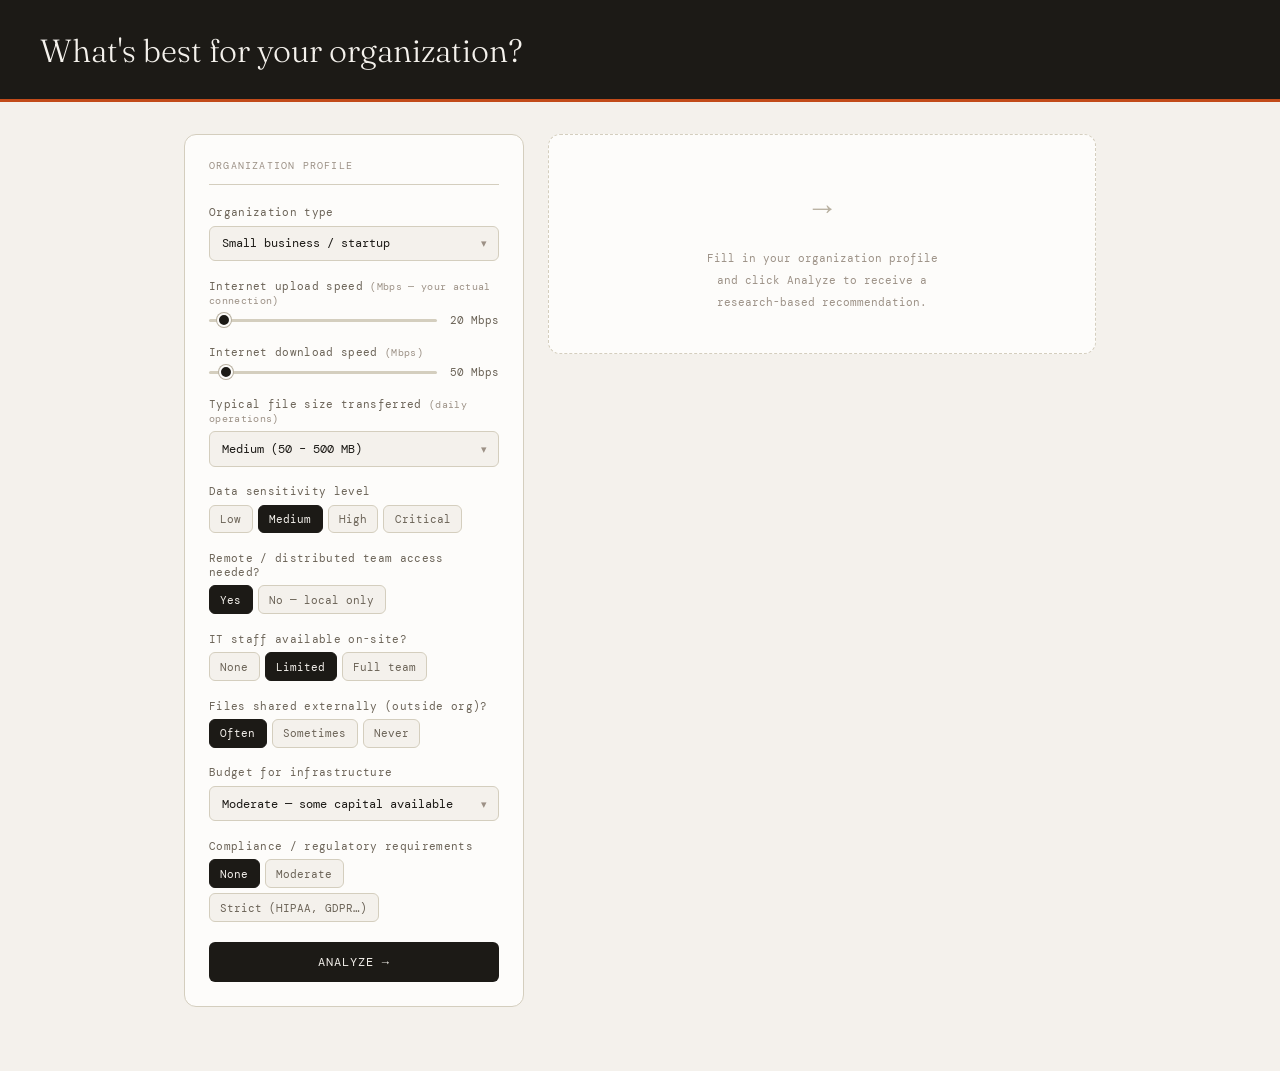
==== commit 1af18081: "Add files via upload" ====
--- a/prototype 2/index.html
+++ b/prototype 2/index.html
@@ -1,272 +1,227 @@
 <!DOCTYPE html>
 <html lang="en">
 <head>
-  <meta charset="UTF-8" />
-  <meta name="viewport" content="width=device-width, initial-scale=1.0" />
-
-  <title>Storage Decision Support System</title>
-
-  <link href="https://fonts.googleapis.com/css2?family=Fraunces:wght@300;400;600&family=Inter:wght@400;500;600;700&display=swap" rel="stylesheet">
-
-  <link rel="stylesheet" href="styles.css" />
+  <meta charset="UTF-8">
+  <meta name="viewport" content="width=device-width, initial-scale=1.0">
+  <title>What's best for your organization?</title>
+  <link href="https://fonts.googleapis.com/css2?family=DM+Mono:wght@400;500&family=Fraunces:ital,wght@0,300;0,400;0,600;1,300&display=swap" rel="stylesheet">
+  <link rel="stylesheet" href="styles.css">
 </head>
 <body>
 
-  <header>
-    <div class="header-content">
-      <h1>
-        What's Best For Your Organization?
-      </h1>
-
-      <p>
-        Analyze whether cloud storage, on-premise servers,
-        or a hybrid architecture best fits your operational,
-        privacy, compliance, and performance needs.
-      </p>
+<header>
+  <h1>What's best for your organization?</h1>
+</header>
+
+<div class="main">
+
+  <!-- LEFT: Input form -->
+  <div>
+    <div class="panel">
+      <div class="panel-title">Organization Profile</div>
+
+      <div class="field">
+        <label>Organization type</label>
+        <div class="select-wrap">
+          <select id="org-type">
+            <option value="small">Small business / startup</option>
+            <option value="mid">Mid-size organization</option>
+            <option value="enterprise">Large enterprise</option>
+            <option value="healthcare">Healthcare / clinic</option>
+            <option value="academic">Academic / research</option>
+            <option value="gov">Government / public sector</option>
+          </select>
+        </div>
+      </div>
+
+      <div class="field">
+        <label>Internet upload speed <span>(Mbps — your actual connection)</span></label>
+        <div class="slider-row">
+          <input type="range" id="upload-speed" min="1" max="500" value="20" step="1">
+          <span class="slider-val" id="upload-val">20 Mbps</span>
+        </div>
+      </div>
+
+      <div class="field">
+        <label>Internet download speed <span>(Mbps)</span></label>
+        <div class="slider-row">
+          <input type="range" id="download-speed" min="1" max="1000" value="50" step="1">
+          <span class="slider-val" id="download-val">50 Mbps</span>
+        </div>
+      </div>
+
+      <div class="field">
+        <label>Typical file size transferred <span>(daily operations)</span></label>
+        <div class="select-wrap">
+          <select id="file-size">
+            <option value="small">Small (&lt; 50 MB)</option>
+            <option value="medium" selected>Medium (50 – 500 MB)</option>
+            <option value="large">Large (500 MB – 5 GB)</option>
+            <option value="xlarge">Very large (&gt; 5 GB)</option>
+          </select>
+        </div>
+      </div>
+
+      <div class="field">
+        <label>Data sensitivity level</label>
+        <div class="toggle-group" id="sensitivity">
+          <div class="toggle-opt" data-val="low">Low</div>
+          <div class="toggle-opt active" data-val="medium">Medium</div>
+          <div class="toggle-opt" data-val="high">High</div>
+          <div class="toggle-opt" data-val="critical">Critical</div>
+        </div>
+      </div>
+
+      <div class="field">
+        <label>Remote / distributed team access needed?</label>
+        <div class="toggle-group" id="remote-access">
+          <div class="toggle-opt active" data-val="yes">Yes</div>
+          <div class="toggle-opt" data-val="no">No — local only</div>
+        </div>
+      </div>
+
+      <div class="field">
+        <label>IT staff available on-site?</label>
+        <div class="toggle-group" id="it-staff">
+          <div class="toggle-opt" data-val="none">None</div>
+          <div class="toggle-opt active" data-val="limited">Limited</div>
+          <div class="toggle-opt" data-val="full">Full team</div>
+        </div>
+      </div>
+
+      <div class="field">
+        <label>Files shared externally (outside org)?</label>
+        <div class="toggle-group" id="external-share">
+          <div class="toggle-opt active" data-val="often">Often</div>
+          <div class="toggle-opt" data-val="sometimes">Sometimes</div>
+          <div class="toggle-opt" data-val="never">Never</div>
+        </div>
+      </div>
+
+      <div class="field">
+        <label>Budget for infrastructure</label>
+        <div class="select-wrap">
+          <select id="budget">
+            <option value="minimal">Minimal — prefer low upfront cost</option>
+            <option value="moderate" selected>Moderate — some capital available</option>
+            <option value="high">High — willing to invest</option>
+          </select>
+        </div>
+      </div>
+
+      <div class="field">
+        <label>Compliance / regulatory requirements</label>
+        <div class="toggle-group" id="compliance">
+          <div class="toggle-opt active" data-val="none">None</div>
+          <div class="toggle-opt" data-val="moderate">Moderate</div>
+          <div class="toggle-opt" data-val="strict">Strict (HIPAA, GDPR…)</div>
+        </div>
+      </div>
+
+      <button class="btn-analyze" onclick="analyze()">ANALYZE →</button>
     </div>
-  </header>
-
-  <main class="main">
-
-    <!-- LEFT SIDE -->
-    <aside class="left-col">
-      <div class="panel">
-
-        <div class="panel-title">
-          Organization Profile
-        </div>
-
-        <!-- Organization -->
-        <div class="field">
-          <label>Organization type</label>
-
-          <div class="select-wrap">
-            <select id="org-type">
-              <option value="small">Small business / startup</option>
-              <option value="mid">Mid-size organization</option>
-              <option value="enterprise">Large enterprise</option>
-              <option value="healthcare">Healthcare / clinic</option>
-              <option value="academic">Academic / research</option>
-              <option value="gov">Government / public sector</option>
-            </select>
-          </div>
-        </div>
-
-        <!-- Upload -->
-        <div class="field">
-          <label>
-            Internet upload speed
-            <span>(Mbps)</span>
-          </label>
-
-          <div class="slider-row">
-            <input
-              type="range"
-              id="upload-speed"
-              min="1"
-              max="500"
-              value="20"
-            />
-
-            <span class="slider-val" id="upload-val">
-              20 Mbps
-            </span>
-          </div>
-        </div>
-
-        <!-- Download -->
-        <div class="field">
-          <label>
-            Internet download speed
-            <span>(Mbps)</span>
-          </label>
-
-          <div class="slider-row">
-            <input
-              type="range"
-              id="download-speed"
-              min="1"
-              max="1000"
-              value="50"
-            />
-
-            <span class="slider-val" id="download-val">
-              50 Mbps
-            </span>
-          </div>
-        </div>
-
-        <!-- File Size -->
-        <div class="field">
-          <label>Typical file size transferred</label>
-
-          <div class="select-wrap">
-            <select id="file-size">
-              <option value="small">Small (&lt; 50 MB)</option>
-              <option value="medium" selected>Medium (50 – 500 MB)</option>
-              <option value="large">Large (500 MB – 5 GB)</option>
-              <option value="xlarge">Very large (&gt; 5 GB)</option>
-            </select>
-          </div>
-        </div>
-
-        <!-- Sensitivity -->
-        <div class="field">
-          <label>Data sensitivity level</label>
-
-          <div class="toggle-group" id="sensitivity">
-            <div class="toggle-opt" data-val="low">Low</div>
-            <div class="toggle-opt active" data-val="medium">Medium</div>
-            <div class="toggle-opt" data-val="high">High</div>
-            <div class="toggle-opt" data-val="critical">Critical</div>
-          </div>
-        </div>
-
-        <!-- Remote -->
-        <div class="field">
-          <label>Remote / distributed access needed?</label>
-
-          <div class="toggle-group" id="remote-access">
-            <div class="toggle-opt active" data-val="yes">Yes</div>
-            <div class="toggle-opt" data-val="no">No</div>
-          </div>
-        </div>
-
-        <!-- IT Staff -->
-        <div class="field">
-          <label>IT staff available?</label>
-
-          <div class="toggle-group" id="it-staff">
-            <div class="toggle-opt" data-val="none">None</div>
-            <div class="toggle-opt active" data-val="limited">Limited</div>
-            <div class="toggle-opt" data-val="full">Full team</div>
-          </div>
-        </div>
-
-        <!-- External -->
-        <div class="field">
-          <label>Files shared externally?</label>
-
-          <div class="toggle-group" id="external-share">
-            <div class="toggle-opt active" data-val="often">Often</div>
-            <div class="toggle-opt" data-val="sometimes">Sometimes</div>
-            <div class="toggle-opt" data-val="never">Never</div>
-          </div>
-        </div>
-
-        <!-- Budget -->
-        <div class="field">
-          <label>Infrastructure budget</label>
-
-          <div class="select-wrap">
-            <select id="budget">
-              <option value="minimal">Minimal</option>
-              <option value="moderate" selected>Moderate</option>
-              <option value="high">High</option>
-            </select>
-          </div>
-        </div>
-
-        <!-- Compliance -->
-        <div class="field">
-          <label>Compliance requirements</label>
-
-          <div class="toggle-group" id="compliance">
-            <div class="toggle-opt active" data-val="none">None</div>
-            <div class="toggle-opt" data-val="moderate">Moderate</div>
-            <div class="toggle-opt" data-val="strict">Strict</div>
-          </div>
-        </div>
-
-        <button class="btn-analyze" onclick="analyze()">
-          Analyze Infrastructure →
-        </button>
-
-      </div>
-    </aside>
-
-    <!-- RIGHT SIDE -->
-    <section class="result-col">
-
-      <!-- Placeholder -->
-      <div class="placeholder-panel" id="placeholder">
-
-        <div class="placeholder-icon">
-          ↗
-        </div>
-
-        <h2>
-          Ready to Analyze
-        </h2>
-
-        <p>
-          Complete the organization profile and generate a
-          research-based infrastructure recommendation.
-        </p>
-
-      </div>
-
-      <!-- Results -->
-      <div class="result-panel" id="result-panel">
-
-        <!-- Recommendation -->
-        <div class="result-header">
-
-          <div class="rec-label">
-            Recommendation
-          </div>
-
-          <div id="result-badge" class="result-badge"></div>
-
-          <div id="result-summary" class="result-summary"></div>
-
-        </div>
-
-        <!-- Score Grid -->
-        <div class="score-grid" id="score-grid"></div>
-
-        <!-- Security -->
-        <div class="card-section">
-
-          <div class="section-title">
-            Privacy & Security Findings
-          </div>
-
-          <div class="sec-note" id="sec-note-text"></div>
-
-        </div>
-
-        <!-- Risks -->
-        <div class="card-section">
-
-          <div class="section-title">
-            Privacy Risk Analysis
-          </div>
-
-          <div id="risk-list"></div>
-
-        </div>
-
-        <!-- Findings -->
-        <div class="card-section">
-
-          <div class="section-title">
-            Operational Findings
-          </div>
-
-          <div id="findings-list"></div>
-
-        </div>
-
-        <!-- References -->
-        <div class="ref-note" id="ref-note"></div>
-
-      </div>
-
-    </section>
-
-  </main>
-
-  <script src="script.js"></script>
+  </div>
+
+  <!-- RIGHT: Results -->
+  <div class="result-col">
+    <div class="placeholder-panel" id="placeholder">
+      <span class="big">→</span>
+      Fill in your organization profile<br>and click Analyze to receive a<br>research-based recommendation.
+    </div>
+
+    <div class="result-panel" id="result-panel">
+
+      <!-- Recommendation header -->
+      <div class="result-header">
+        <div class="rec-label">Recommendation</div>
+        <div id="result-badge" class="result-badge"></div>
+        <div id="result-summary" class="result-summary"></div>
+      </div>
+
+      <!-- Score bars -->
+      <div class="score-grid" id="score-grid"></div>
+
+      <!-- Privacy & Security findings table -->
+      <div class="sec-section">
+        <div class="sec-title">Privacy &amp; Security Test Results — Research Findings (Aledon et al., 2026)</div>
+        <div class="sec-grid">
+          <div class="sec-row header-row">
+            <span>Security criterion</span>
+            <span>Cloud (G-Drive)</span>
+            <span>On-Premise</span>
+          </div>
+          <div class="sec-row">
+            <div class="sec-criterion">Authentication required</div>
+            <div class="sec-pill pill-pass">✓ Yes</div>
+            <div class="sec-pill pill-pass">✓ Yes</div>
+          </div>
+          <div class="sec-row">
+            <div class="sec-criterion">Incorrect credentials blocked</div>
+            <div class="sec-pill pill-pass">✓ Yes</div>
+            <div class="sec-pill pill-pass">✓ Yes</div>
+          </div>
+          <div class="sec-row">
+            <div class="sec-criterion">Unauthorized access blocked</div>
+            <div class="sec-pill pill-pass">✓ Yes</div>
+            <div class="sec-pill pill-pass">✓ Yes</div>
+          </div>
+          <div class="sec-row">
+            <div class="sec-criterion">Access control enforcement</div>
+            <div class="sec-pill pill-pass">✓ Enforced</div>
+            <div class="sec-pill pill-pass">✓ Enforced</div>
+          </div>
+          <div class="sec-row">
+            <div class="sec-criterion">Permission changes applied</div>
+            <div class="sec-pill pill-pass">✓ Yes</div>
+            <div class="sec-pill pill-pass">✓ Yes</div>
+          </div>
+          <div class="sec-row">
+            <div class="sec-criterion">Access blocked after revocation</div>
+            <div class="sec-pill pill-pass">✓ Yes</div>
+            <div class="sec-pill pill-pass">✓ Yes</div>
+          </div>
+          <div class="sec-row">
+            <div class="sec-criterion">Delay before revocation applied</div>
+            <div class="sec-pill pill-warn">⚠ Yes — delay</div>
+            <div class="sec-pill pill-pass">✓ Instant</div>
+          </div>
+          <div class="sec-row">
+            <div class="sec-criterion">Publicly accessible via link</div>
+            <div class="sec-pill pill-fail">✗ Possible</div>
+            <div class="sec-pill pill-pass">✓ No</div>
+          </div>
+          <div class="sec-row">
+            <div class="sec-criterion">Login bypass possible</div>
+            <div class="sec-pill pill-pass">✓ No</div>
+            <div class="sec-pill pill-pass">✓ No</div>
+          </div>
+          <div class="sec-row">
+            <div class="sec-criterion">Deleted file recovery</div>
+            <div class="sec-pill pill-fail">✗ Failed</div>
+            <div class="sec-pill pill-pass">✓ Successful</div>
+          </div>
+        </div>
+        <div class="sec-note" id="sec-note-text"></div>
+      </div>
+
+      <!-- Privacy risk analysis -->
+      <div class="risk-section">
+        <div class="risk-title">Privacy Risk Analysis — Based on Your Profile</div>
+        <div id="risk-list"></div>
+      </div>
+
+      <!-- General operational findings -->
+      <div class="findings-list">
+        <div class="f-title">Operational findings for your profile</div>
+        <div id="findings-list"></div>
+      </div>
+
+      <div class="ref-note" id="ref-note"></div>
+    </div>
+  </div>
+
+</div>
+
+<script src="script.js"></script>
 </body>
 </html>
--- a/prototype 2/styles.css
+++ b/prototype 2/styles.css
@@ -1,437 +1,562 @@
-*{
-  margin:0;
-  padding:0;
-  box-sizing:border-box;
-}
-
-:root{
-  --bg:#f9f7f2;
-  --surface:#ffffff;
-  --surface-alt:#f1f5ef;
-
-  --primary:#0b4650;
-  --primary-light:#123f47;
-
-  --accent:#e6ff2b;
-  --accent-soft:#f5ffb2;
-
-  --border:#dbe4df;
-  --border-strong:#c4d1cb;
-
-  --text:#16343b;
-  --text-muted:#557177;
-  --text-faint:#8ea1a5;
-
-  --cloud:#0b4650;
-  --cloud-light:#dfeff1;
-
-  --onprem:#5f8d78;
-  --onprem-light:#e6f3ec;
-
-  --hybrid:#bba44a;
-  --hybrid-light:#fff8d7;
-
-  --pass:#2f7d5a;
-  --fail:#c04848;
-  --warn:#bf8c2e;
-
-  --radius:16px;
-  --radius-lg:26px;
-
-  --shadow:
-    0 10px 30px rgba(11,70,80,0.08);
-}
-
-body{
-  font-family:'Inter',sans-serif;
-  background:var(--bg);
-  color:var(--text);
-}
-
-header{
-  background:var(--primary);
-  color:white;
-  padding:4rem 2rem;
-  border-bottom:6px solid var(--accent);
-}
-
-.header-content{
-  max-width:1400px;
-  margin:auto;
-}
-
-.hero-tag{
-  display:inline-block;
-  padding:0.45rem 0.8rem;
-  background:rgba(255,255,255,0.1);
-  border-radius:999px;
-  font-size:0.8rem;
-  margin-bottom:1.25rem;
-}
-
-header h1{
-  font-family:'Fraunces',serif;
-  font-size:clamp(2.4rem,5vw,4rem);
-  font-weight:600;
-  line-height:1.05;
-  margin-bottom:1rem;
-}
-
-header p{
-  max-width:750px;
-  color:rgba(255,255,255,0.8);
-  line-height:1.8;
-}
-
-.main{
-  max-width:1450px;
-  margin:auto;
-  padding:2rem;
-  display:grid;
-  grid-template-columns:400px 1fr;
-  gap:2rem;
-}
-
-.panel{
-  position:sticky;
-  top:20px;
-}
-
-.panel,
-.result-panel,
-.placeholder-panel{
-  background:var(--surface);
-  border-radius:var(--radius-lg);
-  border:1px solid var(--border);
-  box-shadow:var(--shadow);
-}
-
-.panel{
-  padding:1.8rem;
-}
-
-.panel-title{
-  font-size:0.9rem;
-  font-weight:700;
-  margin-bottom:1.5rem;
-  color:var(--primary);
-}
-
-.field{
-  margin-bottom:1.3rem;
-}
-
-.field label{
-  display:block;
-  margin-bottom:0.6rem;
-  font-size:0.92rem;
-  font-weight:600;
-}
-
-.field span{
-  color:var(--text-faint);
-  font-size:0.8rem;
-}
-
-.select-wrap{
-  position:relative;
-}
-
-.select-wrap::after{
-  content:'▾';
-  position:absolute;
-  right:15px;
-  top:50%;
-  transform:translateY(-50%);
-  color:var(--text-faint);
-}
-
-select{
-  width:100%;
-  border:1px solid var(--border);
-  border-radius:14px;
-  padding:1rem;
-  background:var(--surface-alt);
-  font-family:'Inter',sans-serif;
-  color:var(--text);
-  appearance:none;
-  outline:none;
-}
-
-.slider-row{
-  display:flex;
-  align-items:center;
-  gap:1rem;
-}
-
-.slider-row input[type=range]{
-  flex:1;
-  height:6px;
-  border-radius:999px;
-  background:#dce5df;
-  appearance:none;
-}
-
-.slider-row input[type=range]::-webkit-slider-thumb{
-  appearance:none;
-  width:18px;
-  height:18px;
-  border-radius:50%;
-  background:var(--accent);
-  border:3px solid var(--primary);
-  cursor:pointer;
-}
-
-.slider-val{
-  min-width:70px;
-  text-align:right;
-  font-size:0.85rem;
-  color:var(--text-muted);
-}
-
-.toggle-group{
-  display:flex;
-  flex-wrap:wrap;
-  gap:0.5rem;
-}
-
-.toggle-opt{
-  padding:0.75rem 1rem;
-  border-radius:12px;
-  border:1px solid var(--border);
-  background:var(--surface-alt);
-  cursor:pointer;
-  transition:0.2s ease;
-  font-size:0.85rem;
-}
-
-.toggle-opt:hover{
-  transform:translateY(-2px);
-  border-color:var(--primary);
-}
-
-.toggle-opt.active{
-  background:var(--primary);
-  color:white;
-  border-color:var(--primary);
-}
-
-.btn-analyze{
-  width:100%;
-  margin-top:1rem;
-  border:none;
-  border-radius:18px;
-  padding:1rem;
-  background:var(--accent);
-  color:var(--primary);
-  font-weight:700;
-  font-size:0.95rem;
-  cursor:pointer;
-  transition:0.25s ease;
-}
-
-.btn-analyze:hover{
-  transform:translateY(-2px);
-  box-shadow:
-    0 8px 18px rgba(230,255,43,0.35);
-}
-
-.result-col{
-  display:flex;
-  flex-direction:column;
-  gap:1.5rem;
-}
-
-.placeholder-panel{
-  padding:5rem 2rem;
-  text-align:center;
-}
-
-.placeholder-icon{
-  width:90px;
-  height:90px;
-  margin:auto;
-  border-radius:50%;
-  display:flex;
-  align-items:center;
-  justify-content:center;
-  background:var(--accent-soft);
-  color:var(--primary);
-  font-size:2rem;
-  margin-bottom:1.5rem;
-}
-
-.placeholder-panel h2{
-  margin-bottom:1rem;
-  font-family:'Fraunces',serif;
-}
-
-.placeholder-panel p{
-  color:var(--text-muted);
-  line-height:1.8;
-}
-
-.result-panel{
-  display:none;
-  overflow:hidden;
-}
-
-.result-panel.show{
-  display:block;
-}
-
-.result-header{
-  padding:2rem;
-}
-
-.rec-label{
-  text-transform:uppercase;
-  font-size:0.75rem;
-  letter-spacing:0.12em;
-  color:var(--text-faint);
-  margin-bottom:1rem;
-}
-
-.result-badge{
-  display:inline-flex;
-  padding:0.8rem 1.2rem;
-  border-radius:999px;
-  font-weight:700;
-  margin-bottom:1rem;
-}
-
-.badge-cloud{
-  background:var(--cloud-light);
-  color:var(--cloud);
-}
-
-.badge-onprem{
-  background:var(--onprem-light);
-  color:var(--onprem);
-}
-
-.badge-hybrid{
-  background:var(--hybrid-light);
-  color:#7b6514;
-}
-
-.result-summary{
-  line-height:1.9;
-  color:var(--text-muted);
-}
-
-.score-grid{
-  padding:0 2rem 2rem;
-  display:grid;
-  grid-template-columns:1fr 1fr;
-  gap:1rem;
-}
-
-.score-item{
-  background:var(--surface-alt);
-  border-radius:18px;
-  padding:1rem;
-}
-
-.s-label{
-  font-size:0.9rem;
-  font-weight:700;
-  margin-bottom:1rem;
-}
-
-.bar-row{
-  display:flex;
-  align-items:center;
-  gap:0.75rem;
-  margin-bottom:0.7rem;
-}
-
-.bar-tag{
-  width:70px;
-  font-size:0.8rem;
-}
-
-.bar-track{
-  flex:1;
-  height:8px;
-  background:#dce5df;
-  border-radius:999px;
-}
-
-.bar-fill{
-  height:100%;
-  border-radius:999px;
-}
-
-.bar-num{
-  width:25px;
-  font-size:0.8rem;
-}
-
-.score-verdict{
-  margin-top:0.8rem;
-  font-size:0.82rem;
-  color:var(--text-muted);
-  line-height:1.6;
-}
-
-.card-section{
-  margin:0 2rem 2rem;
-  background:var(--surface-alt);
-  border-radius:22px;
-  padding:1.5rem;
-}
-
-.section-title{
-  margin-bottom:1rem;
-  font-weight:700;
-  color:var(--primary);
-}
-
-.sec-note,
-.risk-item,
-.finding-item{
-  line-height:1.8;
-  color:var(--text-muted);
-}
-
-.risk-item,
-.finding-item{
-  margin-bottom:1rem;
-}
-
-.ref-note{
-  padding:0 2rem 2rem;
-  color:var(--text-faint);
-  line-height:1.8;
-  font-size:0.85rem;
-}
-
-@media(max-width:1000px){
-
-  .main{
-    grid-template-columns:1fr;
+/* ============================================================
+   Storage Decision Support System — Stylesheet
+   Aledon, Ballares & Ronde (2026) · USJ-R Research Prototype
+   ============================================================ */
+
+/* ── Reset & variables ────────────────────────────────────── */
+*, *::before, *::after {
+  box-sizing: border-box;
+  margin: 0;
+  padding: 0;
+}
+
+:root {
+  --bg:           #F4F1EC;
+  --surface:      #FDFCFA;
+  --surface-alt:  #EDE9E0;
+  --border:       #D4CEBE;
+  --border-strong:#B8B0A0;
+  --text:         #1C1A16;
+  --text-muted:   #6B6357;
+  --text-faint:   #9C9186;
+
+  /* Cloud palette */
+  --cloud:        #1A5C8A;
+  --cloud-light:  #E3EFF8;
+  --cloud-mid:    #5A9DC5;
+
+  /* On-premise palette */
+  --onprem:       #2A6B3C;
+  --onprem-light: #E0F0E5;
+  --onprem-mid:   #5A9E6C;
+
+  /* Hybrid palette */
+  --hybrid:       #7A4F1A;
+  --hybrid-light: #F5EBD8;
+  --hybrid-mid:   #C49050;
+
+  /* Status colours */
+  --accent:       #C24B1A;
+  --pass:         #2A6B3C;
+  --pass-light:   #E0F0E5;
+  --fail:         #8A2010;
+  --fail-light:   #FAE8E3;
+  --warn:         #7A4F1A;
+  --warn-light:   #F5EBD8;
+
+  --radius:       6px;
+  --radius-lg:    12px;
+}
+
+/* ── Base ─────────────────────────────────────────────────── */
+body {
+  font-family: 'DM Mono', monospace;
+  background: var(--bg);
+  color: var(--text);
+  min-height: 100vh;
+}
+
+/* ── Header ───────────────────────────────────────────────── */
+header {
+  background: var(--text);
+  color: var(--bg);
+  padding: 2rem 2.5rem 1.5rem;
+  border-bottom: 3px solid var(--accent);
+}
+
+header .label {
+  font-size: 10px;
+  letter-spacing: 0.15em;
+  text-transform: uppercase;
+  color: #9C9186;
+  margin-bottom: 0.4rem;
+}
+
+header h1 {
+  font-family: 'Fraunces', serif;
+  font-weight: 300;
+  font-size: clamp(1.4rem, 3vw, 2rem);
+  line-height: 1.2;
+  margin-bottom: 0.3rem;
+}
+
+header p {
+  font-size: 11px;
+  color: #9C9186;
+  line-height: 1.6;
+}
+
+/* ── Main layout ──────────────────────────────────────────── */
+.main {
+  max-width: 960px;
+  margin: 0 auto;
+  padding: 2rem 1.5rem 4rem;
+  display: grid;
+  grid-template-columns: 340px 1fr;
+  gap: 1.5rem;
+  align-items: start;
+}
+
+@media (max-width: 700px) {
+  .main {
+    grid-template-columns: 1fr;
   }
-
-  .panel{
-    position:relative;
-    top:unset;
-  }
-
-  .score-grid{
-    grid-template-columns:1fr;
-  }
-
-}
-
-@media(max-width:700px){
-
-  header{
-    padding:3rem 1.5rem;
-  }
-
-  .main{
-    padding:1rem;
-  }
-
+}
+
+/* ── Panel ────────────────────────────────────────────────── */
+.panel {
+  background: var(--surface);
+  border: 1px solid var(--border);
+  border-radius: var(--radius-lg);
+  padding: 1.5rem;
+}
+
+.panel-title {
+  font-size: 10px;
+  letter-spacing: 0.12em;
+  text-transform: uppercase;
+  color: var(--text-faint);
+  margin-bottom: 1.25rem;
+  padding-bottom: 0.75rem;
+  border-bottom: 1px solid var(--border);
+}
+
+/* ── Form fields ──────────────────────────────────────────── */
+.field {
+  margin-bottom: 1.1rem;
+}
+
+.field label {
+  display: block;
+  font-size: 11px;
+  color: var(--text-muted);
+  margin-bottom: 0.4rem;
+  letter-spacing: 0.03em;
+}
+
+.field label span {
+  color: var(--text-faint);
+  font-size: 10px;
+}
+
+select {
+  width: 100%;
+  background: var(--bg);
+  border: 1px solid var(--border);
+  border-radius: var(--radius);
+  padding: 0.55rem 0.75rem;
+  font-family: 'DM Mono', monospace;
+  font-size: 12px;
+  color: var(--text);
+  appearance: none;
+  -webkit-appearance: none;
+  outline: none;
+  transition: border-color 0.15s;
+}
+
+select:focus {
+  border-color: var(--border-strong);
+}
+
+.select-wrap {
+  position: relative;
+}
+
+.select-wrap::after {
+  content: '▾';
+  position: absolute;
+  right: 0.75rem;
+  top: 50%;
+  transform: translateY(-50%);
+  pointer-events: none;
+  font-size: 11px;
+  color: var(--text-faint);
+}
+
+/* ── Sliders ──────────────────────────────────────────────── */
+.slider-row {
+  display: flex;
+  align-items: center;
+  gap: 0.75rem;
+}
+
+.slider-row input[type="range"] {
+  flex: 1;
+  -webkit-appearance: none;
+  appearance: none;
+  height: 3px;
+  background: var(--border);
+  border-radius: 2px;
+  outline: none;
+  border: none;
+  padding: 0;
+}
+
+.slider-row input[type="range"]::-webkit-slider-thumb {
+  -webkit-appearance: none;
+  width: 14px;
+  height: 14px;
+  border-radius: 50%;
+  background: var(--text);
+  cursor: pointer;
+  border: 2px solid var(--surface);
+  box-shadow: 0 0 0 1px var(--border-strong);
+}
+
+.slider-val {
+  font-size: 11px;
+  min-width: 50px;
+  text-align: right;
+  color: var(--text-muted);
+}
+
+/* ── Toggle buttons ───────────────────────────────────────── */
+.toggle-group {
+  display: flex;
+  flex-wrap: wrap;
+  gap: 5px;
+}
+
+.toggle-opt {
+  background: var(--bg);
+  border: 1px solid var(--border);
+  border-radius: var(--radius);
+  padding: 0.4rem 0.65rem;
+  font-size: 11px;
+  cursor: pointer;
+  color: var(--text-muted);
+  transition: all 0.15s;
+  user-select: none;
+  white-space: nowrap;
+}
+
+.toggle-opt.active {
+  background: var(--text);
+  border-color: var(--text);
+  color: var(--bg);
+}
+
+/* ── Analyze button ───────────────────────────────────────── */
+.btn-analyze {
+  display: block;
+  width: 100%;
+  margin-top: 1.25rem;
+  padding: 0.75rem;
+  background: var(--text);
+  color: var(--bg);
+  border: none;
+  border-radius: var(--radius);
+  font-family: 'DM Mono', monospace;
+  font-size: 12px;
+  letter-spacing: 0.08em;
+  cursor: pointer;
+  transition: opacity 0.15s;
+}
+
+.btn-analyze:hover {
+  opacity: 0.85;
+}
+
+/* ── Result column ────────────────────────────────────────── */
+.result-col {
+  display: flex;
+  flex-direction: column;
+  gap: 1rem;
+}
+
+.result-panel {
+  background: var(--surface);
+  border: 1px solid var(--border);
+  border-radius: var(--radius-lg);
+  overflow: hidden;
+  display: none;
+}
+
+.result-panel.show {
+  display: block;
+}
+
+/* ── Result header ────────────────────────────────────────── */
+.result-header {
+  padding: 1.25rem 1.5rem 1rem;
+  border-bottom: 1px solid var(--border);
+}
+
+.rec-label {
+  font-size: 10px;
+  letter-spacing: 0.12em;
+  text-transform: uppercase;
+  color: var(--text-faint);
+  margin-bottom: 0.5rem;
+}
+
+.result-badge {
+  display: inline-flex;
+  align-items: center;
+  gap: 8px;
+  padding: 0.45rem 0.9rem;
+  border-radius: 100px;
+  font-size: 12px;
+  font-weight: 500;
+  letter-spacing: 0.04em;
+  margin-bottom: 0.6rem;
+}
+
+.badge-cloud  { background: var(--cloud-light);  color: var(--cloud);  }
+.badge-onprem { background: var(--onprem-light); color: var(--onprem); }
+.badge-hybrid { background: var(--hybrid-light); color: var(--hybrid); }
+
+.result-summary {
+  font-size: 12px;
+  color: var(--text-muted);
+  line-height: 1.7;
+}
+
+/* ── Score grid ───────────────────────────────────────────── */
+.score-grid {
+  padding: 1rem 1.5rem;
+  display: grid;
+  grid-template-columns: 1fr 1fr;
+  gap: 8px;
+  border-bottom: 1px solid var(--border);
+}
+
+.score-item {
+  background: var(--surface-alt);
+  border-radius: var(--radius);
+  padding: 0.65rem 0.75rem;
+}
+
+.score-item .s-label {
+  font-size: 10px;
+  color: var(--text-faint);
+  margin-bottom: 6px;
+  letter-spacing: 0.04em;
+}
+
+.bar-pair {
+  display: flex;
+  flex-direction: column;
+  gap: 4px;
+  margin-bottom: 4px;
+}
+
+.bar-row {
+  display: flex;
+  align-items: center;
+  gap: 6px;
+}
+
+.bar-tag {
+  font-size: 9px;
+  color: var(--text-faint);
+  width: 40px;
+  flex-shrink: 0;
+}
+
+.bar-track {
+  flex: 1;
+  height: 4px;
+  background: var(--border);
+  border-radius: 2px;
+}
+
+.bar-fill {
+  height: 4px;
+  border-radius: 2px;
+  transition: width 0.6s ease;
+}
+
+.bar-num {
+  font-size: 9px;
+  color: var(--text-faint);
+  width: 24px;
+  text-align: right;
+}
+
+.score-verdict {
+  font-size: 10px;
+  color: var(--text-faint);
+  margin-top: 2px;
+}
+
+/* ── Security findings table ──────────────────────────────── */
+.sec-section {
+  padding: 1rem 1.5rem;
+  border-bottom: 1px solid var(--border);
+}
+
+.sec-section .sec-title {
+  font-size: 10px;
+  letter-spacing: 0.12em;
+  text-transform: uppercase;
+  color: var(--text-faint);
+  margin-bottom: 0.9rem;
+}
+
+.sec-grid {
+  display: flex;
+  flex-direction: column;
+  gap: 6px;
+}
+
+.sec-row {
+  display: grid;
+  grid-template-columns: 1fr 90px 90px;
+  gap: 6px;
+  align-items: center;
+}
+
+.sec-row.header-row {
+  margin-bottom: 2px;
+}
+
+.sec-row.header-row span {
+  font-size: 9px;
+  letter-spacing: 0.08em;
+  text-transform: uppercase;
+  color: var(--text-faint);
+  text-align: center;
+}
+
+.sec-row.header-row span:first-child {
+  text-align: left;
+}
+
+.sec-criterion {
+  font-size: 11px;
+  color: var(--text-muted);
+  line-height: 1.4;
+}
+
+.sec-pill {
+  font-size: 10px;
+  padding: 3px 8px;
+  border-radius: 100px;
+  text-align: center;
+  font-weight: 500;
+}
+
+.pill-pass { background: var(--pass-light); color: var(--pass); }
+.pill-fail { background: var(--fail-light); color: var(--fail); }
+.pill-warn { background: var(--warn-light); color: var(--warn); }
+
+.sec-note {
+  margin-top: 0.75rem;
+  font-size: 10px;
+  color: var(--text-faint);
+  line-height: 1.6;
+  padding: 0.6rem 0.75rem;
+  background: var(--surface-alt);
+  border-radius: var(--radius);
+  border-left: 2px solid var(--border-strong);
+}
+
+/* ── Privacy risk analysis ────────────────────────────────── */
+.risk-section {
+  padding: 1rem 1.5rem;
+  border-bottom: 1px solid var(--border);
+}
+
+.risk-section .risk-title {
+  font-size: 10px;
+  letter-spacing: 0.12em;
+  text-transform: uppercase;
+  color: var(--text-faint);
+  margin-bottom: 0.75rem;
+}
+
+.risk-item {
+  display: flex;
+  gap: 10px;
+  margin-bottom: 0.6rem;
+  font-size: 11px;
+  line-height: 1.6;
+  color: var(--text-muted);
+}
+
+.risk-dot {
+  flex-shrink: 0;
+  width: 16px;
+  height: 16px;
+  border-radius: 50%;
+  display: flex;
+  align-items: center;
+  justify-content: center;
+  font-size: 9px;
+  margin-top: 1px;
+  font-weight: 500;
+}
+
+.rd-high { background: var(--fail-light); color: var(--fail); }
+.rd-med  { background: var(--warn-light); color: var(--warn); }
+.rd-low  { background: var(--pass-light); color: var(--pass); }
+
+/* ── Operational findings ─────────────────────────────────── */
+.findings-list {
+  padding: 1rem 1.5rem;
+  border-bottom: 1px solid var(--border);
+}
+
+.findings-list .f-title {
+  font-size: 10px;
+  letter-spacing: 0.12em;
+  text-transform: uppercase;
+  color: var(--text-faint);
+  margin-bottom: 0.75rem;
+}
+
+.finding-item {
+  display: flex;
+  gap: 10px;
+  margin-bottom: 0.6rem;
+  font-size: 11px;
+  line-height: 1.6;
+  color: var(--text-muted);
+}
+
+.finding-icon {
+  flex-shrink: 0;
+  width: 16px;
+  height: 16px;
+  border-radius: 50%;
+  display: flex;
+  align-items: center;
+  justify-content: center;
+  font-size: 9px;
+  margin-top: 1px;
+  font-weight: 500;
+}
+
+.fi-pro  { background: var(--pass-light); color: var(--pass); }
+.fi-con  { background: var(--fail-light); color: var(--fail); }
+.fi-note { background: var(--warn-light); color: var(--warn); }
+
+/* ── Reference note ───────────────────────────────────────── */
+.ref-note {
+  padding: 0.75rem 1.5rem;
+  font-size: 10px;
+  color: var(--text-faint);
+  line-height: 1.6;
+}
+
+/* ── Placeholder panel ────────────────────────────────────── */
+.placeholder-panel {
+  background: var(--surface);
+  border: 1px dashed var(--border);
+  border-radius: var(--radius-lg);
+  padding: 2.5rem 1.5rem;
+  text-align: center;
+  color: var(--text-faint);
+  font-size: 11px;
+  line-height: 2;
+}
+
+.placeholder-panel .big {
+  font-family: 'Fraunces', serif;
+  font-size: 2rem;
+  font-weight: 300;
+  color: var(--border-strong);
+  display: block;
+  margin-bottom: 0.5rem;
 }
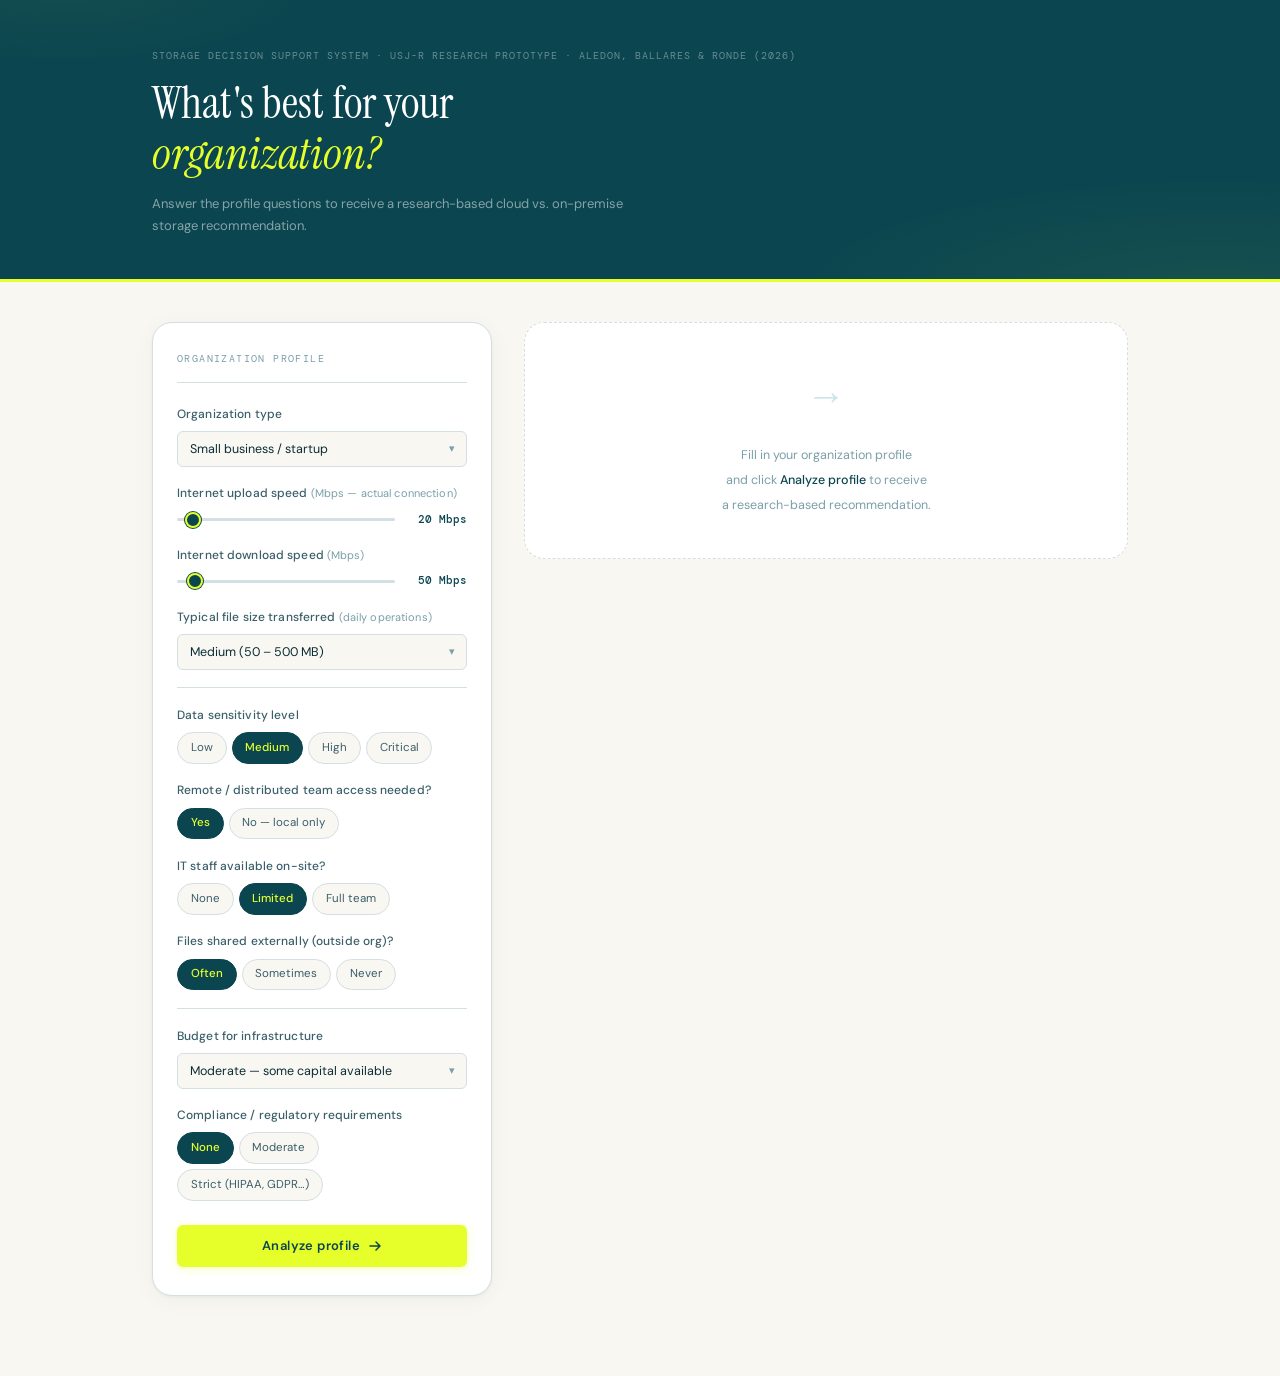
==== commit b19de8b2: "changes v3" ====
--- a/prototype 2/index.html
+++ b/prototype 2/index.html
@@ -4,19 +4,23 @@
   <meta charset="UTF-8">
   <meta name="viewport" content="width=device-width, initial-scale=1.0">
   <title>What's best for your organization?</title>
-  <link href="https://fonts.googleapis.com/css2?family=DM+Mono:wght@400;500&family=Fraunces:ital,wght@0,300;0,400;0,600;1,300&display=swap" rel="stylesheet">
+  <link href="https://fonts.googleapis.com/css2?family=Instrument+Serif:ital@0;1&family=DM+Sans:wght@300;400;500&family=DM+Mono:wght@400;500&display=swap" rel="stylesheet">
   <link rel="stylesheet" href="styles.css">
 </head>
 <body>
 
 <header>
-  <h1>What's best for your organization?</h1>
+  <div class="header-inner">
+    <div class="header-eyebrow">Storage Decision Support System · USJ-R Research Prototype · Aledon, Ballares &amp; Ronde (2026)</div>
+    <h1>What's best for your<br><em>organization?</em></h1>
+    <p>Answer the profile questions to receive a research-based cloud vs. on-premise storage recommendation.</p>
+  </div>
 </header>
 
 <div class="main">
 
   <!-- LEFT: Input form -->
-  <div>
+  <aside class="form-col">
     <div class="panel">
       <div class="panel-title">Organization Profile</div>
 
@@ -35,7 +39,7 @@
       </div>
 
       <div class="field">
-        <label>Internet upload speed <span>(Mbps — your actual connection)</span></label>
+        <label>Internet upload speed <span>(Mbps — actual connection)</span></label>
         <div class="slider-row">
           <input type="range" id="upload-speed" min="1" max="500" value="20" step="1">
           <span class="slider-val" id="upload-val">20 Mbps</span>
@@ -62,6 +66,8 @@
         </div>
       </div>
 
+      <div class="divider"></div>
+
       <div class="field">
         <label>Data sensitivity level</label>
         <div class="toggle-group" id="sensitivity">
@@ -97,6 +103,8 @@
           <div class="toggle-opt" data-val="never">Never</div>
         </div>
       </div>
+
+      <div class="divider"></div>
 
       <div class="field">
         <label>Budget for infrastructure</label>
@@ -118,15 +126,22 @@
         </div>
       </div>
 
-      <button class="btn-analyze" onclick="analyze()">ANALYZE →</button>
+      <button class="btn-analyze" onclick="analyze()">
+        <span>Analyze profile</span>
+        <svg width="14" height="14" viewBox="0 0 14 14" fill="none" xmlns="http://www.w3.org/2000/svg">
+          <path d="M2 7H12M12 7L8 3M12 7L8 11" stroke="currentColor" stroke-width="1.5" stroke-linecap="round" stroke-linejoin="round"/>
+        </svg>
+      </button>
     </div>
-  </div>
+  </aside>
 
   <!-- RIGHT: Results -->
   <div class="result-col">
     <div class="placeholder-panel" id="placeholder">
-      <span class="big">→</span>
-      Fill in your organization profile<br>and click Analyze to receive a<br>research-based recommendation.
+      <div class="placeholder-inner">
+        <div class="placeholder-arrow">→</div>
+        <div class="placeholder-text">Fill in your organization profile<br>and click <em>Analyze profile</em> to receive<br>a research-based recommendation.</div>
+      </div>
     </div>
 
     <div class="result-panel" id="result-panel">
@@ -139,7 +154,10 @@
       </div>
 
       <!-- Score bars -->
-      <div class="score-grid" id="score-grid"></div>
+      <div class="score-section">
+        <div class="score-section-label">Comparative scores — your profile</div>
+        <div class="score-grid" id="score-grid"></div>
+      </div>
 
       <!-- Privacy & Security findings table -->
       <div class="sec-section">
--- a/prototype 2/styles.css
+++ b/prototype 2/styles.css
@@ -3,7 +3,6 @@
    Aledon, Ballares & Ronde (2026) · USJ-R Research Prototype
    ============================================================ */
 
-/* ── Reset & variables ────────────────────────────────────── */
 *, *::before, *::after {
   box-sizing: border-box;
   margin: 0;
@@ -11,95 +10,143 @@
 }
 
 :root {
-  --bg:           #F4F1EC;
-  --surface:      #FDFCFA;
-  --surface-alt:  #EDE9E0;
-  --border:       #D4CEBE;
-  --border-strong:#B8B0A0;
-  --text:         #1C1A16;
-  --text-muted:   #6B6357;
-  --text-faint:   #9C9186;
-
-  /* Cloud palette */
-  --cloud:        #1A5C8A;
-  --cloud-light:  #E3EFF8;
-  --cloud-mid:    #5A9DC5;
-
-  /* On-premise palette */
-  --onprem:       #2A6B3C;
-  --onprem-light: #E0F0E5;
-  --onprem-mid:   #5A9E6C;
-
-  /* Hybrid palette */
-  --hybrid:       #7A4F1A;
-  --hybrid-light: #F5EBD8;
-  --hybrid-mid:   #C49050;
-
-  /* Status colours */
-  --accent:       #C24B1A;
-  --pass:         #2A6B3C;
-  --pass-light:   #E0F0E5;
-  --fail:         #8A2010;
-  --fail-light:   #FAE8E3;
-  --warn:         #7A4F1A;
-  --warn-light:   #F5EBD8;
+  /* Core brand palette */
+  --yellow:       #e6ff2b;
+  --yellow-dark:  #b8cc00;
+  --yellow-dim:   rgba(230,255,43,0.15);
+  --teal:         #0b4650;
+  --teal-mid:     #1a6070;
+  --teal-light:   #cde5eb;
+  --cream:        #f9f7f2;
+  --cream-dark:   #eceae3;
+
+  /* Surfaces */
+  --bg:           var(--cream);
+  --surface:      #ffffff;
+  --border:       #d4dfe3;
+  --border-strong:#9abcc8;
+
+  /* Text */
+  --text:         #0b2d36;
+  --text-muted:   #3a5f6a;
+  --text-faint:   #7a9faa;
+
+  /* Option palettes */
+  --cloud:        #0b4650;
+  --cloud-light:  #cde5eb;
+
+  --onprem:       #1a5c3a;
+  --onprem-light: #d4eed9;
+
+  --hybrid:       #7a4f1a;
+  --hybrid-light: #f5e6cc;
+
+  /* Status */
+  --pass:         #1a5c3a;
+  --pass-light:   #d4eed9;
+  --fail:         #8a2010;
+  --fail-light:   #fae8e3;
+  --warn:         #7a4f1a;
+  --warn-light:   #f5e6cc;
 
   --radius:       6px;
-  --radius-lg:    12px;
+  --radius-lg:    14px;
+  --radius-xl:    20px;
 }
 
 /* ── Base ─────────────────────────────────────────────────── */
 body {
-  font-family: 'DM Mono', monospace;
+  font-family: 'DM Sans', sans-serif;
   background: var(--bg);
   color: var(--text);
   min-height: 100vh;
+  font-size: 14px;
+  line-height: 1.6;
 }
 
 /* ── Header ───────────────────────────────────────────────── */
 header {
-  background: var(--text);
-  color: var(--bg);
-  padding: 2rem 2.5rem 1.5rem;
-  border-bottom: 3px solid var(--accent);
-}
-
-header .label {
-  font-size: 10px;
-  letter-spacing: 0.15em;
-  text-transform: uppercase;
-  color: #9C9186;
-  margin-bottom: 0.4rem;
+  background: var(--teal);
+  color: #ffffff;
+  padding: 0;
+  position: relative;
+  overflow: hidden;
+}
+
+header::before {
+  content: '';
+  position: absolute;
+  inset: 0;
+  background:
+    radial-gradient(ellipse 55% 70% at 95% 105%, rgba(230,255,43,0.06) 0%, transparent 60%),
+    radial-gradient(ellipse 35% 50% at 5% -5%, rgba(230,255,43,0.04) 0%, transparent 55%);
+  pointer-events: none;
+}
+
+/* Yellow accent bar at bottom of header */
+header::after {
+  content: '';
+  position: absolute;
+  bottom: 0;
+  left: 0;
+  right: 0;
+  height: 3px;
+  background: var(--yellow);
+}
+
+.header-inner {
+  max-width: 1040px;
+  margin: 0 auto;
+  padding: 3rem 2rem 2.75rem;
+  position: relative;
+}
+
+.header-eyebrow {
+  font-family: 'DM Mono', monospace;
+  font-size: 10px;
+  letter-spacing: 0.1em;
+  text-transform: uppercase;
+  color: rgba(255,255,255,0.38);
+  margin-bottom: 0.85rem;
 }
 
 header h1 {
-  font-family: 'Fraunces', serif;
-  font-weight: 300;
-  font-size: clamp(1.4rem, 3vw, 2rem);
-  line-height: 1.2;
-  margin-bottom: 0.3rem;
+  font-family: 'Instrument Serif', serif;
+  font-weight: 400;
+  font-size: clamp(2rem, 4vw, 2.8rem);
+  line-height: 1.15;
+  margin-bottom: 0.75rem;
+  color: #ffffff;
+}
+
+header h1 em {
+  font-style: italic;
+  color: var(--yellow);
 }
 
 header p {
-  font-size: 11px;
-  color: #9C9186;
-  line-height: 1.6;
+  font-size: 13px;
+  color: rgba(255,255,255,0.5);
+  max-width: 480px;
+  line-height: 1.75;
 }
 
 /* ── Main layout ──────────────────────────────────────────── */
 .main {
-  max-width: 960px;
+  max-width: 1040px;
   margin: 0 auto;
-  padding: 2rem 1.5rem 4rem;
+  padding: 2.5rem 2rem 5rem;
   display: grid;
   grid-template-columns: 340px 1fr;
-  gap: 1.5rem;
+  gap: 2rem;
   align-items: start;
 }
 
-@media (max-width: 700px) {
+@media (max-width: 760px) {
   .main {
     grid-template-columns: 1fr;
+    padding: 1.5rem 1rem 4rem;
+    gap: 1.5rem;
   }
 }
 
@@ -107,18 +154,27 @@
 .panel {
   background: var(--surface);
   border: 1px solid var(--border);
-  border-radius: var(--radius-lg);
-  padding: 1.5rem;
+  border-radius: var(--radius-xl);
+  padding: 1.75rem 1.5rem;
+  box-shadow: 0 1px 3px rgba(11,70,80,0.05), 0 4px 20px rgba(11,70,80,0.05);
 }
 
 .panel-title {
-  font-size: 10px;
-  letter-spacing: 0.12em;
-  text-transform: uppercase;
-  color: var(--text-faint);
-  margin-bottom: 1.25rem;
-  padding-bottom: 0.75rem;
+  font-family: 'DM Mono', monospace;
+  font-size: 10px;
+  letter-spacing: 0.14em;
+  text-transform: uppercase;
+  color: var(--text-faint);
+  margin-bottom: 1.4rem;
+  padding-bottom: 0.9rem;
   border-bottom: 1px solid var(--border);
+}
+
+/* ── Divider ──────────────────────────────────────────────── */
+.divider {
+  height: 1px;
+  background: var(--border);
+  margin: 0.75rem 0 1.1rem;
 }
 
 /* ── Form fields ──────────────────────────────────────────── */
@@ -128,34 +184,38 @@
 
 .field label {
   display: block;
+  font-size: 12px;
+  font-weight: 500;
+  color: var(--text-muted);
+  margin-bottom: 0.45rem;
+  letter-spacing: 0.01em;
+}
+
+.field label span {
+  color: var(--text-faint);
   font-size: 11px;
-  color: var(--text-muted);
-  margin-bottom: 0.4rem;
-  letter-spacing: 0.03em;
-}
-
-.field label span {
-  color: var(--text-faint);
-  font-size: 10px;
+  font-weight: 400;
 }
 
 select {
   width: 100%;
-  background: var(--bg);
+  background: var(--cream);
   border: 1px solid var(--border);
   border-radius: var(--radius);
-  padding: 0.55rem 0.75rem;
-  font-family: 'DM Mono', monospace;
-  font-size: 12px;
+  padding: 0.55rem 2rem 0.55rem 0.75rem;
+  font-family: 'DM Sans', sans-serif;
+  font-size: 12.5px;
   color: var(--text);
   appearance: none;
   -webkit-appearance: none;
   outline: none;
-  transition: border-color 0.15s;
+  transition: border-color 0.15s, background 0.15s;
+  cursor: pointer;
 }
 
 select:focus {
-  border-color: var(--border-strong);
+  border-color: var(--teal-mid);
+  background: #fff;
 }
 
 .select-wrap {
@@ -190,24 +250,32 @@
   outline: none;
   border: none;
   padding: 0;
+  cursor: pointer;
 }
 
 .slider-row input[type="range"]::-webkit-slider-thumb {
   -webkit-appearance: none;
-  width: 14px;
-  height: 14px;
+  width: 16px;
+  height: 16px;
   border-radius: 50%;
-  background: var(--text);
+  background: var(--teal);
   cursor: pointer;
-  border: 2px solid var(--surface);
-  box-shadow: 0 0 0 1px var(--border-strong);
+  border: 2px solid var(--yellow);
+  box-shadow: 0 0 0 1px var(--teal);
+  transition: transform 0.12s;
+}
+
+.slider-row input[type="range"]::-webkit-slider-thumb:hover {
+  transform: scale(1.2);
 }
 
 .slider-val {
+  font-family: 'DM Mono', monospace;
   font-size: 11px;
-  min-width: 50px;
+  min-width: 60px;
   text-align: right;
-  color: var(--text-muted);
+  color: var(--teal);
+  font-weight: 500;
 }
 
 /* ── Toggle buttons ───────────────────────────────────────── */
@@ -218,11 +286,11 @@
 }
 
 .toggle-opt {
-  background: var(--bg);
+  background: var(--cream);
   border: 1px solid var(--border);
-  border-radius: var(--radius);
-  padding: 0.4rem 0.65rem;
-  font-size: 11px;
+  border-radius: 100px;
+  padding: 0.35rem 0.8rem;
+  font-size: 11.5px;
   cursor: pointer;
   color: var(--text-muted);
   transition: all 0.15s;
@@ -230,31 +298,48 @@
   white-space: nowrap;
 }
 
+.toggle-opt:hover {
+  border-color: var(--teal-light);
+  background: var(--teal-light);
+  color: var(--teal);
+}
+
 .toggle-opt.active {
-  background: var(--text);
-  border-color: var(--text);
-  color: var(--bg);
+  background: var(--teal);
+  border-color: var(--teal);
+  color: var(--yellow);
+  font-weight: 500;
 }
 
 /* ── Analyze button ───────────────────────────────────────── */
 .btn-analyze {
-  display: block;
+  display: flex;
+  align-items: center;
+  justify-content: center;
+  gap: 8px;
   width: 100%;
-  margin-top: 1.25rem;
-  padding: 0.75rem;
-  background: var(--text);
-  color: var(--bg);
+  margin-top: 1.5rem;
+  padding: 0.8rem 1rem;
+  background: var(--yellow);
+  color: var(--teal);
   border: none;
   border-radius: var(--radius);
-  font-family: 'DM Mono', monospace;
-  font-size: 12px;
-  letter-spacing: 0.08em;
+  font-family: 'DM Sans', sans-serif;
+  font-size: 13px;
+  font-weight: 600;
+  letter-spacing: 0.03em;
   cursor: pointer;
-  transition: opacity 0.15s;
+  transition: background 0.15s, transform 0.1s, box-shadow 0.15s;
+  box-shadow: 0 2px 8px rgba(230,255,43,0.3);
 }
 
 .btn-analyze:hover {
-  opacity: 0.85;
+  background: #d4f020;
+  box-shadow: 0 4px 14px rgba(230,255,43,0.45);
+}
+
+.btn-analyze:active {
+  transform: scale(0.99);
 }
 
 /* ── Result column ────────────────────────────────────────── */
@@ -267,9 +352,10 @@
 .result-panel {
   background: var(--surface);
   border: 1px solid var(--border);
-  border-radius: var(--radius-lg);
+  border-radius: var(--radius-xl);
   overflow: hidden;
   display: none;
+  box-shadow: 0 1px 3px rgba(11,70,80,0.05), 0 4px 20px rgba(11,70,80,0.05);
 }
 
 .result-panel.show {
@@ -278,214 +364,259 @@
 
 /* ── Result header ────────────────────────────────────────── */
 .result-header {
-  padding: 1.25rem 1.5rem 1rem;
-  border-bottom: 1px solid var(--border);
+  padding: 1.6rem 1.75rem 1.4rem;
+  background: var(--teal);
+  color: #fff;
+  position: relative;
+}
+
+.result-header::after {
+  content: '';
+  position: absolute;
+  bottom: 0; left: 0; right: 0;
+  height: 2px;
+  background: var(--yellow);
+  opacity: 0.5;
 }
 
 .rec-label {
-  font-size: 10px;
-  letter-spacing: 0.12em;
-  text-transform: uppercase;
-  color: var(--text-faint);
-  margin-bottom: 0.5rem;
+  font-family: 'DM Mono', monospace;
+  font-size: 10px;
+  letter-spacing: 0.14em;
+  text-transform: uppercase;
+  color: rgba(255,255,255,0.38);
+  margin-bottom: 0.65rem;
 }
 
 .result-badge {
   display: inline-flex;
   align-items: center;
   gap: 8px;
-  padding: 0.45rem 0.9rem;
+  padding: 0.4rem 1rem;
   border-radius: 100px;
-  font-size: 12px;
+  font-size: 12.5px;
+  font-weight: 600;
+  letter-spacing: 0.02em;
+  margin-bottom: 0.8rem;
+}
+
+.badge-cloud  { background: var(--yellow);       color: var(--teal);   }
+.badge-onprem { background: var(--onprem-light);  color: var(--onprem); }
+.badge-hybrid { background: var(--hybrid-light);  color: var(--hybrid); }
+
+.result-summary {
+  font-size: 13px;
+  color: rgba(255,255,255,0.62);
+  line-height: 1.8;
+  max-width: 560px;
+}
+
+/* ── Score section ────────────────────────────────────────── */
+.score-section {
+  padding: 1.25rem 1.75rem;
+  border-bottom: 1px solid var(--border);
+  background: var(--cream);
+}
+
+.score-section-label {
+  font-family: 'DM Mono', monospace;
+  font-size: 10px;
+  letter-spacing: 0.12em;
+  text-transform: uppercase;
+  color: var(--text-faint);
+  margin-bottom: 1rem;
+}
+
+.score-grid {
+  display: grid;
+  grid-template-columns: 1fr 1fr;
+  gap: 10px;
+}
+
+@media (max-width: 560px) {
+  .score-grid { grid-template-columns: 1fr; }
+}
+
+.score-item {
+  background: var(--surface);
+  border: 1px solid var(--border);
+  border-radius: var(--radius-lg);
+  padding: 0.85rem 1rem;
+}
+
+.score-item .s-label {
+  font-size: 10px;
+  font-family: 'DM Mono', monospace;
+  color: var(--text-faint);
+  margin-bottom: 8px;
+  letter-spacing: 0.04em;
+  text-transform: uppercase;
+}
+
+.bar-pair {
+  display: flex;
+  flex-direction: column;
+  gap: 5px;
+  margin-bottom: 5px;
+}
+
+.bar-row {
+  display: flex;
+  align-items: center;
+  gap: 7px;
+}
+
+.bar-tag {
+  font-size: 9.5px;
+  color: var(--text-faint);
+  width: 46px;
+  flex-shrink: 0;
+  font-family: 'DM Mono', monospace;
+}
+
+.bar-track {
+  flex: 1;
+  height: 5px;
+  background: var(--cream-dark);
+  border-radius: 3px;
+  overflow: hidden;
+}
+
+.bar-fill {
+  height: 5px;
+  border-radius: 3px;
+  transition: width 0.7s cubic-bezier(0.23, 1, 0.32, 1);
+}
+
+.bar-fill.cloud-bar  { background: var(--yellow); }
+.bar-fill.onprem-bar { background: var(--teal);   }
+
+.bar-num {
+  font-size: 10px;
+  font-family: 'DM Mono', monospace;
+  color: var(--text-muted);
+  width: 24px;
+  text-align: right;
   font-weight: 500;
-  letter-spacing: 0.04em;
-  margin-bottom: 0.6rem;
-}
-
-.badge-cloud  { background: var(--cloud-light);  color: var(--cloud);  }
-.badge-onprem { background: var(--onprem-light); color: var(--onprem); }
-.badge-hybrid { background: var(--hybrid-light); color: var(--hybrid); }
-
-.result-summary {
+}
+
+.score-verdict {
+  font-size: 10.5px;
+  color: var(--text-faint);
+  margin-top: 4px;
+  line-height: 1.5;
+}
+
+/* ── Security findings table ──────────────────────────────── */
+.sec-section {
+  padding: 1.25rem 1.75rem;
+  border-bottom: 1px solid var(--border);
+}
+
+.sec-section .sec-title {
+  font-family: 'DM Mono', monospace;
+  font-size: 10px;
+  letter-spacing: 0.12em;
+  text-transform: uppercase;
+  color: var(--text-faint);
+  margin-bottom: 1rem;
+}
+
+.sec-grid {
+  display: flex;
+  flex-direction: column;
+  gap: 5px;
+}
+
+.sec-row {
+  display: grid;
+  grid-template-columns: 1fr 100px 100px;
+  gap: 6px;
+  align-items: center;
+}
+
+.sec-row.header-row {
+  margin-bottom: 4px;
+  padding-bottom: 6px;
+  border-bottom: 1px solid var(--border);
+}
+
+.sec-row.header-row span {
+  font-family: 'DM Mono', monospace;
+  font-size: 9px;
+  letter-spacing: 0.08em;
+  text-transform: uppercase;
+  color: var(--text-faint);
+  text-align: center;
+}
+
+.sec-row.header-row span:first-child { text-align: left; }
+
+.sec-criterion {
   font-size: 12px;
   color: var(--text-muted);
-  line-height: 1.7;
-}
-
-/* ── Score grid ───────────────────────────────────────────── */
-.score-grid {
-  padding: 1rem 1.5rem;
-  display: grid;
-  grid-template-columns: 1fr 1fr;
-  gap: 8px;
-  border-bottom: 1px solid var(--border);
-}
-
-.score-item {
-  background: var(--surface-alt);
-  border-radius: var(--radius);
-  padding: 0.65rem 0.75rem;
-}
-
-.score-item .s-label {
-  font-size: 10px;
-  color: var(--text-faint);
-  margin-bottom: 6px;
-  letter-spacing: 0.04em;
-}
-
-.bar-pair {
-  display: flex;
-  flex-direction: column;
-  gap: 4px;
-  margin-bottom: 4px;
-}
-
-.bar-row {
-  display: flex;
-  align-items: center;
-  gap: 6px;
-}
-
-.bar-tag {
-  font-size: 9px;
-  color: var(--text-faint);
-  width: 40px;
-  flex-shrink: 0;
-}
-
-.bar-track {
-  flex: 1;
-  height: 4px;
-  background: var(--border);
-  border-radius: 2px;
-}
-
-.bar-fill {
-  height: 4px;
-  border-radius: 2px;
-  transition: width 0.6s ease;
-}
-
-.bar-num {
-  font-size: 9px;
-  color: var(--text-faint);
-  width: 24px;
-  text-align: right;
-}
-
-.score-verdict {
-  font-size: 10px;
-  color: var(--text-faint);
-  margin-top: 2px;
-}
-
-/* ── Security findings table ──────────────────────────────── */
-.sec-section {
-  padding: 1rem 1.5rem;
-  border-bottom: 1px solid var(--border);
-}
-
-.sec-section .sec-title {
-  font-size: 10px;
-  letter-spacing: 0.12em;
-  text-transform: uppercase;
-  color: var(--text-faint);
-  margin-bottom: 0.9rem;
-}
-
-.sec-grid {
-  display: flex;
-  flex-direction: column;
-  gap: 6px;
-}
-
-.sec-row {
-  display: grid;
-  grid-template-columns: 1fr 90px 90px;
-  gap: 6px;
-  align-items: center;
-}
-
-.sec-row.header-row {
-  margin-bottom: 2px;
-}
-
-.sec-row.header-row span {
-  font-size: 9px;
-  letter-spacing: 0.08em;
-  text-transform: uppercase;
-  color: var(--text-faint);
-  text-align: center;
-}
-
-.sec-row.header-row span:first-child {
-  text-align: left;
-}
-
-.sec-criterion {
-  font-size: 11px;
-  color: var(--text-muted);
   line-height: 1.4;
 }
 
 .sec-pill {
-  font-size: 10px;
+  font-size: 10.5px;
   padding: 3px 8px;
   border-radius: 100px;
   text-align: center;
   font-weight: 500;
-}
-
-.pill-pass { background: var(--pass-light); color: var(--pass); }
-.pill-fail { background: var(--fail-light); color: var(--fail); }
-.pill-warn { background: var(--warn-light); color: var(--warn); }
+  font-family: 'DM Mono', monospace;
+}
+
+.pill-pass { background: var(--pass-light);  color: var(--pass); }
+.pill-fail { background: var(--fail-light);  color: var(--fail); }
+.pill-warn { background: var(--warn-light);  color: var(--warn); }
 
 .sec-note {
-  margin-top: 0.75rem;
-  font-size: 10px;
-  color: var(--text-faint);
-  line-height: 1.6;
-  padding: 0.6rem 0.75rem;
-  background: var(--surface-alt);
+  margin-top: 1rem;
+  font-size: 11px;
+  color: var(--text-muted);
+  line-height: 1.7;
+  padding: 0.75rem 1rem;
+  background: var(--yellow-dim);
   border-radius: var(--radius);
-  border-left: 2px solid var(--border-strong);
+  border-left: 3px solid var(--yellow-dark);
 }
 
 /* ── Privacy risk analysis ────────────────────────────────── */
 .risk-section {
-  padding: 1rem 1.5rem;
+  padding: 1.25rem 1.75rem;
   border-bottom: 1px solid var(--border);
 }
 
 .risk-section .risk-title {
+  font-family: 'DM Mono', monospace;
   font-size: 10px;
   letter-spacing: 0.12em;
   text-transform: uppercase;
   color: var(--text-faint);
-  margin-bottom: 0.75rem;
+  margin-bottom: 0.9rem;
 }
 
 .risk-item {
   display: flex;
   gap: 10px;
-  margin-bottom: 0.6rem;
-  font-size: 11px;
-  line-height: 1.6;
+  margin-bottom: 0.65rem;
+  font-size: 12px;
+  line-height: 1.65;
   color: var(--text-muted);
 }
 
 .risk-dot {
   flex-shrink: 0;
-  width: 16px;
-  height: 16px;
+  width: 18px;
+  height: 18px;
   border-radius: 50%;
   display: flex;
   align-items: center;
   justify-content: center;
   font-size: 9px;
   margin-top: 1px;
-  font-weight: 500;
+  font-weight: 600;
 }
 
 .rd-high { background: var(--fail-light); color: var(--fail); }
@@ -494,38 +625,39 @@
 
 /* ── Operational findings ─────────────────────────────────── */
 .findings-list {
-  padding: 1rem 1.5rem;
+  padding: 1.25rem 1.75rem;
   border-bottom: 1px solid var(--border);
 }
 
 .findings-list .f-title {
+  font-family: 'DM Mono', monospace;
   font-size: 10px;
   letter-spacing: 0.12em;
   text-transform: uppercase;
   color: var(--text-faint);
-  margin-bottom: 0.75rem;
+  margin-bottom: 0.9rem;
 }
 
 .finding-item {
   display: flex;
   gap: 10px;
-  margin-bottom: 0.6rem;
-  font-size: 11px;
-  line-height: 1.6;
+  margin-bottom: 0.65rem;
+  font-size: 12px;
+  line-height: 1.65;
   color: var(--text-muted);
 }
 
 .finding-icon {
   flex-shrink: 0;
-  width: 16px;
-  height: 16px;
+  width: 18px;
+  height: 18px;
   border-radius: 50%;
   display: flex;
   align-items: center;
   justify-content: center;
   font-size: 9px;
   margin-top: 1px;
-  font-weight: 500;
+  font-weight: 600;
 }
 
 .fi-pro  { background: var(--pass-light); color: var(--pass); }
@@ -534,29 +666,46 @@
 
 /* ── Reference note ───────────────────────────────────────── */
 .ref-note {
-  padding: 0.75rem 1.5rem;
-  font-size: 10px;
-  color: var(--text-faint);
-  line-height: 1.6;
+  padding: 1rem 1.75rem;
+  font-size: 10.5px;
+  color: var(--text-faint);
+  line-height: 1.7;
+  font-family: 'DM Mono', monospace;
+  background: var(--cream);
 }
 
 /* ── Placeholder panel ────────────────────────────────────── */
 .placeholder-panel {
   background: var(--surface);
-  border: 1px dashed var(--border);
-  border-radius: var(--radius-lg);
-  padding: 2.5rem 1.5rem;
+  border: 1.5px dashed var(--border);
+  border-radius: var(--radius-xl);
+  min-height: 220px;
+  display: flex;
+  align-items: center;
+  justify-content: center;
+}
+
+.placeholder-inner {
   text-align: center;
-  color: var(--text-faint);
-  font-size: 11px;
+  padding: 2.5rem 2rem;
+}
+
+.placeholder-arrow {
+  font-family: 'Instrument Serif', serif;
+  font-size: 2.5rem;
+  color: var(--teal-light);
+  margin-bottom: 1rem;
+  display: block;
+}
+
+.placeholder-text {
+  font-size: 12.5px;
+  color: var(--text-faint);
   line-height: 2;
 }
 
-.placeholder-panel .big {
-  font-family: 'Fraunces', serif;
-  font-size: 2rem;
-  font-weight: 300;
-  color: var(--border-strong);
-  display: block;
-  margin-bottom: 0.5rem;
+.placeholder-text em {
+  font-style: normal;
+  color: var(--teal);
+  font-weight: 500;
 }
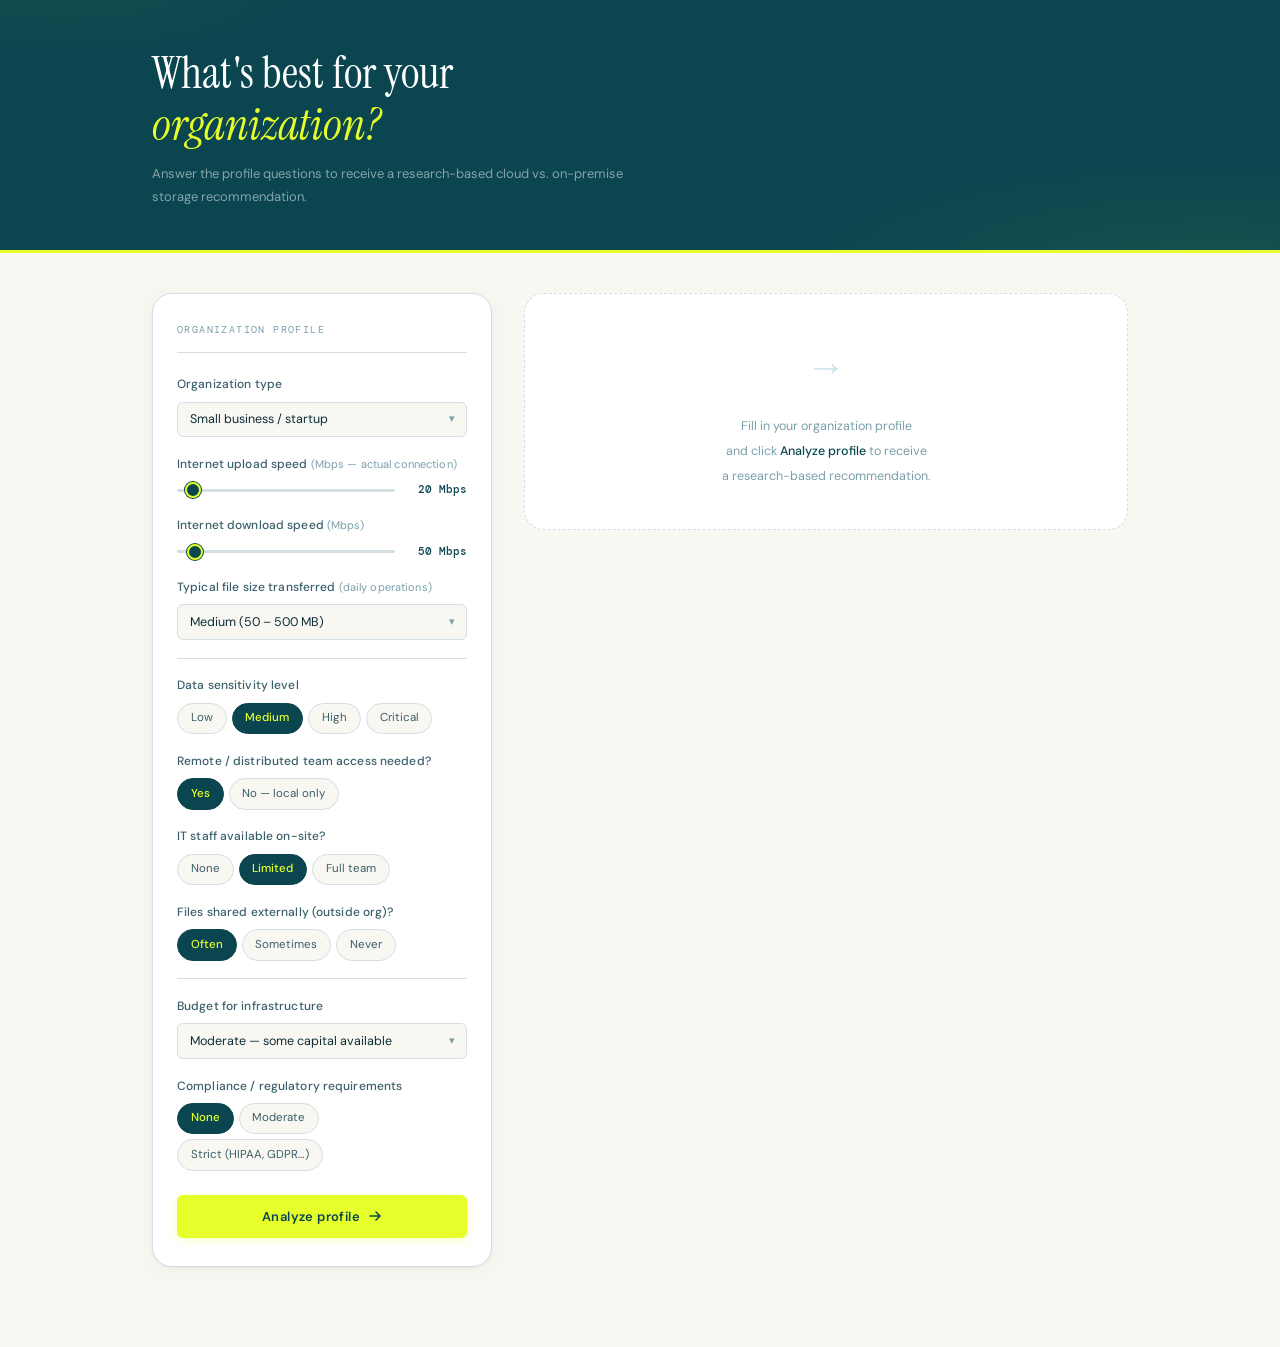
==== commit f3417d10: "changes v3" ====
--- a/prototype 2/index.html
+++ b/prototype 2/index.html
@@ -11,7 +11,6 @@
 
 <header>
   <div class="header-inner">
-    <div class="header-eyebrow">Storage Decision Support System · USJ-R Research Prototype · Aledon, Ballares &amp; Ronde (2026)</div>
     <h1>What's best for your<br><em>organization?</em></h1>
     <p>Answer the profile questions to receive a research-based cloud vs. on-premise storage recommendation.</p>
   </div>
